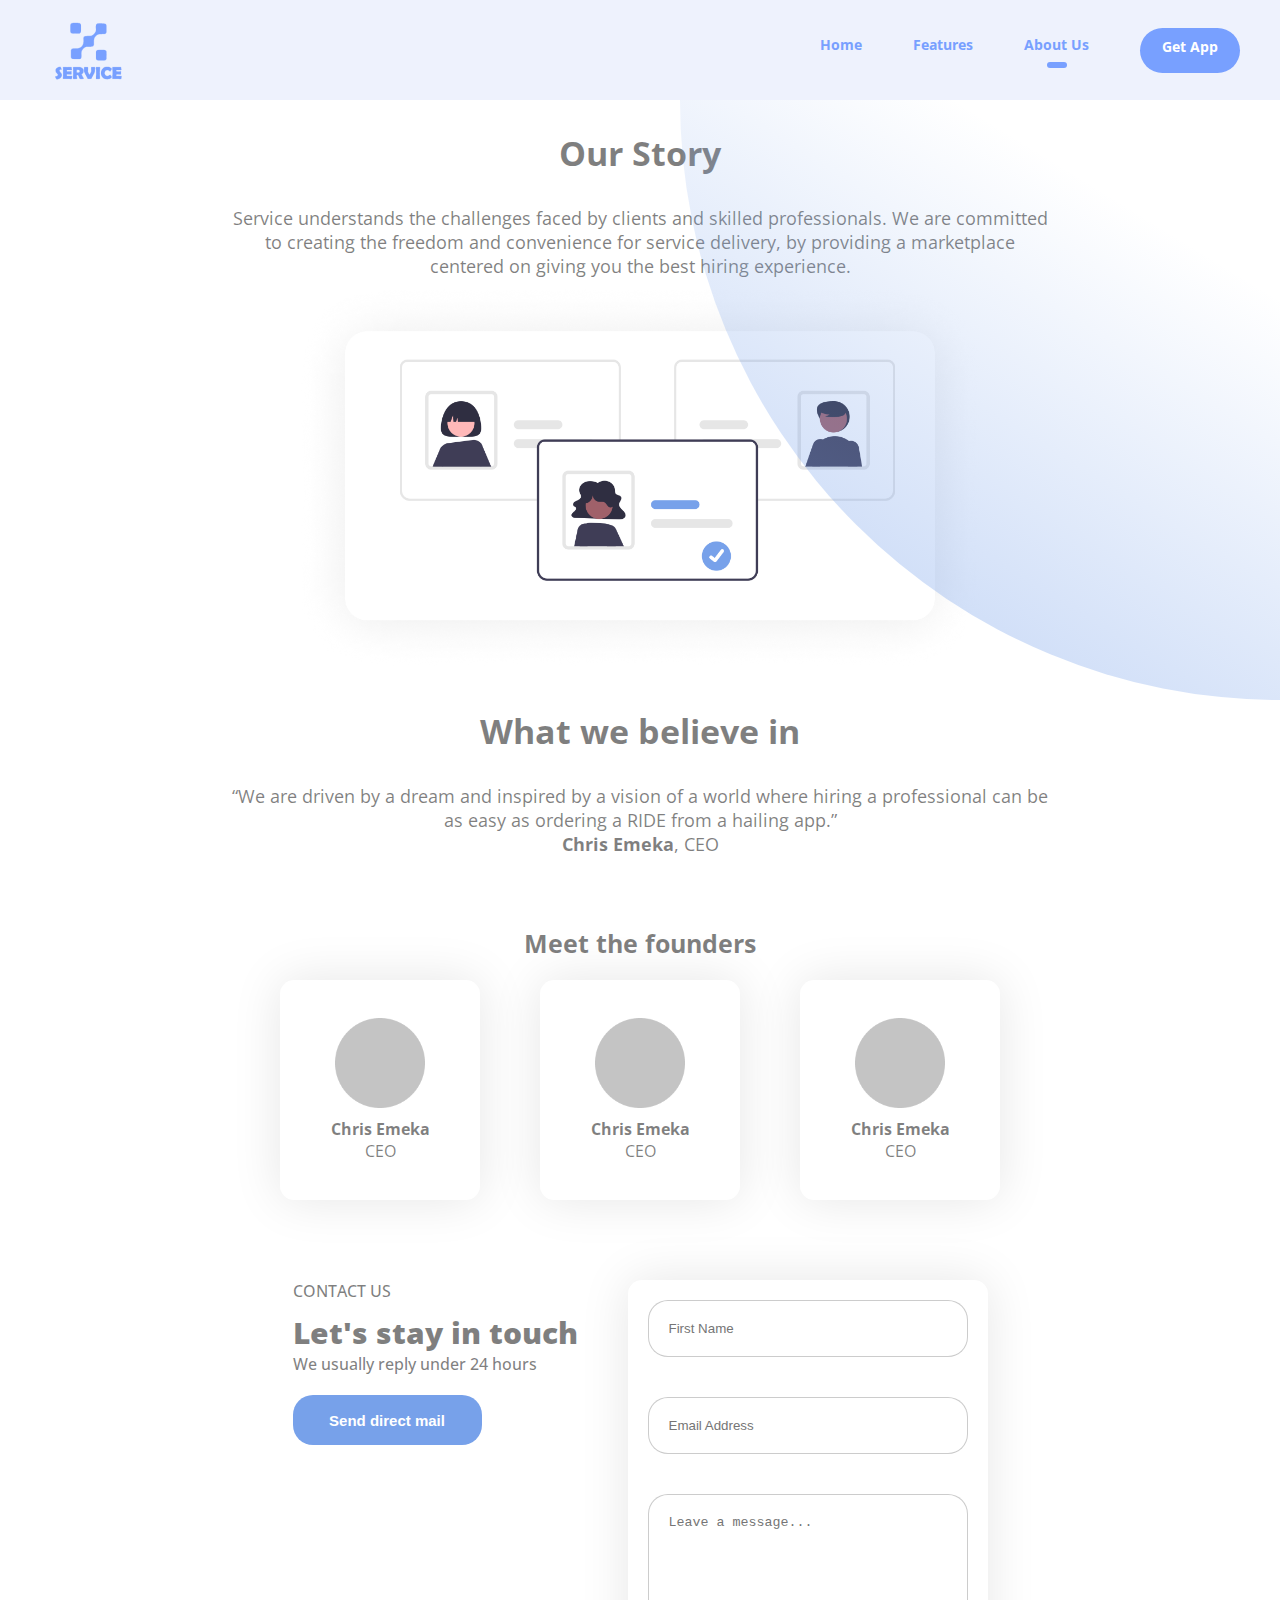
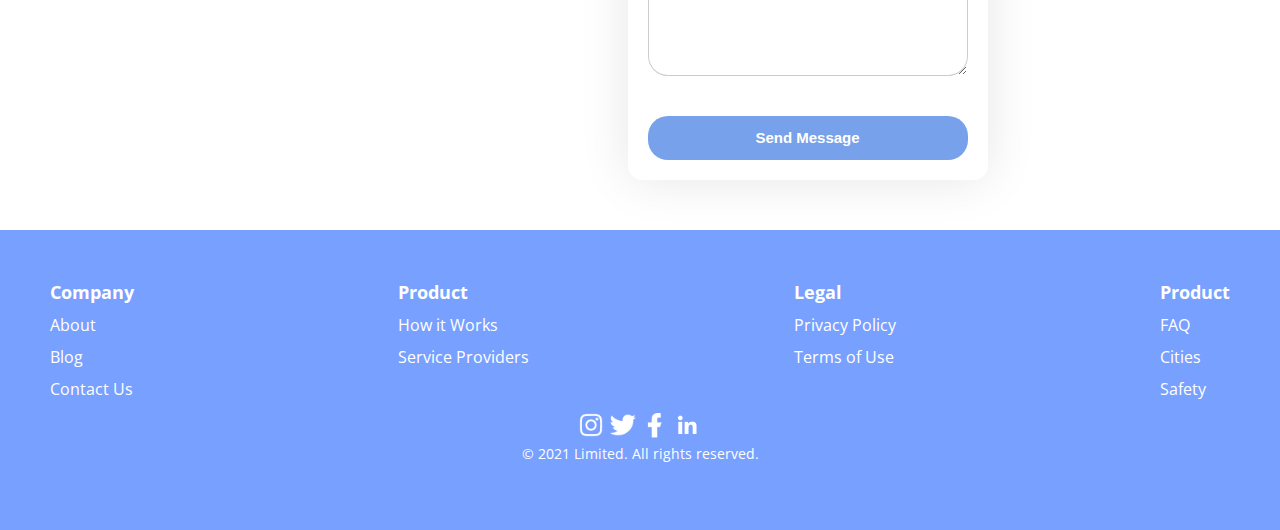
==== pages/about.html @ 4218f46e "update to about" ====
<!DOCTYPE html>
<html lang="en">
  <head>
    <meta charset="UTF-8" />
    <meta http-equiv="X-UA-Compatible" content="IE=edge" />
    <meta name="viewport" content="width=device-width, initial-scale=1.0" />
    <title>About</title>
    <link rel="stylesheet" href="../styles/styles.css" />
    <link rel="preconnect" href="https://fonts.googleapis.com" />
    <link rel="preconnect" href="https://fonts.gstatic.com" crossorigin />
    <link
      href="https://fonts.googleapis.com/css2?family=Open+Sans:wght@300;400;500&display=swap"
      rel="stylesheet"
    />
  </head>
  <body>
    <header id="features">
      <a style="flex: 1" href="../index.html">
        <img
          class="whiteLogo"
          src="../assets/images/Logo.png"
          alt="company-logo"
        />
      </a>
      <button id="menuButtonHome" onclick="showMenu()">
          <img src="../assets/images/MenuBlue.png" alt="Menu button">
      </button>
      <div id="homeLinks">
        <a href="../index.html">
          <p>Home</p>
        </a>
        <a href="./features.html">
            <p>Features</p>
        </a>
        <a href="./about.html">
            <p>About Us</p>
            <div class="blueActive"></div>
        </a>
        <a href="#">
          <p>Get App</p>
        </a>
      </div>
      <div class="homeLinksList">
        <button class="closeMenuBtn" onclick="closeMenu()">
          <img src="../assets/images/Cancel.png" alt="Close menu">
        </button>
        <a href="../index.html">
          <p>Home</p>
        </a>
        <a href="./features.html">
          <p>Features</p>
        </a>
        <a href="./about.html">
          <p>About Us</p>
        </a>
        <a href="#">
          <p>Get App</p>
        </a>
      </div>
    </header>

    <main id="About">
        <section class="explainHow">
          <div class="gradientDiv"></div>
            <h1>Our Story</h1>
            <p>Service understands the challenges faced by clients and skilled professionals. We are committed to creating the freedom and convenience for service delivery,
              by providing a marketplace centered on giving you the best hiring experience.
             </p>
             <p id="forMob">We are committed to creating the freedom and convenience for service delivery,
              by providing a marketplace centered on giving you the best hiring experience.</p>

            
                <img src="../assets/images/Mask Group.png" alt="story">
            
        </section>
        <section class="explainHow">
            <h1>What we believe in</h1>
            <p>“We are driven by a dream and inspired by a vision of a world where hiring
              a professional can be as easy as ordering a RIDE from a hailing app.”
             </p>
             <p><b>Chris Emeka</b>, CEO</p>
            
        </section>

        <section id="founders">
          <h1>Meet the founders</h1>
          <div id="foundersGroup">
            <div class="founderCard">
              <img src="../assets/images/Ellipse 18.png" alt="founder">
              <div>
                <p><b>Chris Emeka</b></p>
                <p>CEO</p>
              </div>
            </div>
            <div class="founderCard">
              <img src="../assets/images/Ellipse 18.png" alt="founder">
              <div>
                <p><b>Chris Emeka</b></p>
                <p>CEO</p>
              </div>
            </div>
            <div class="founderCard">
              <img src="../assets/images/Ellipse 18.png" alt="founder">
              <div>
                <p><b>Chris Emeka</b></p>
                <p>CEO</p>
              </div>
            </div>
          </div>
        </section>

        <section id="contactForm">
          <div id="userAction">
            <p>CONTACT US</p>
            <h2><b>Let's stay in touch</b></h2>
            <p>We usually reply under 24 hours</p>
            <button>Send direct mail</button>
          </div>
          <div id="cardForm">
            <input type="text" name="Name" placeholder="First Name" id="firstName">
            <input type="text" name="Email" placeholder="Email Address" id="lastName">
            <textarea name="comment" id="" cols="30" placeholder="Leave a message..."></textarea>
            <button>Send Message</button>
          </div>
        </section>
    </main>
    
    <footer>
      <div class="hyperLinks">
        <div>
          <h2>Company</h2>
          <a href="#">

              <p>About</p>
          </a>
          <a href="#">

              <p>Blog</p>
          </a>
          <a href="#">

              <p>Contact Us</p>
          </a>
        </div>
        <div>
          <h2>Product</h2>
          <a href="#">

              <p>How it Works</p>
          </a>
          <a href="#">

              <p>Service Providers</p>
          </a>
        </div>

        <div>
          <h2>Legal</h2>
          <a href="#">

              <p>Privacy Policy</p>
          </a>
          <a href="#">

              <p>Terms of Use</p>
          </a>
        </div>
        <div>
          <h2>Product</h2>
          <a href="#">

              <p>FAQ</p>
          </a>
          <a href="#">

              <p>Cities</p>
          </a>
          <a href="#">

              <p>Safety</p>
          </a>
        </div>
      </div>
      <div class="bottomFooter">
          <div class="socials">
              <a href="#">
                <img src="../assets/images/instagram1.png" alt="instagram">
              </a>
              <a href="#">
                <img src="../assets/images/twittr1.png" alt="twitter">
              </a>
              <a href="#">
                <img src="../assets/images/facebook1.png" alt="facebook">
              </a>
              <a href="#">
                <img src="../assets/images/linkedin1.png" alt="linkedin">
              </a>
          </div>
          <p>&copy; 2021 Limited. All rights reserved.</p>
      </div>
    </footer>
    <script src="../scripts/app.js"></script>
  </body>
</html>
---- styles/styles.css ----
@import url("https://fonts.googleapis.com/css2?family=Open+Sans:wght@300;400;500&display=swap");

* {
  margin: 0;
  padding: 0;
  box-sizing: border-box;
}

body {
  position: relative;
  font-family: "Open Sans", sans-serif;
}

/* Global styles */


div.store a img {
  width: 110px;
  height: 40px;
  margin-right: 30px;
}

.whiteActive {
  height: 6px;
  width: 20px;
  border-radius: 30px;
  background-color: #fff;
  margin: 0 auto;
}
.blueActive {
  height: 6px;
  width: 20px;
  border-radius: 30px;
  background-color: #78a0ff;
  margin: 0 auto;
}


/* ------------------- */

/* Header styles */
header#home {
  background-color: #78a0ff;
  width: 100%;
  height: 100px;
  padding: 40px;
  display: flex;
  flex-direction: row;
  align-items: center;
}

header#home button#menuButtonHome {
  display: none;
}

header#home div.homeLinksList {
  display: none;
}

header#home img.whiteLogo {
  width: 60px;
  height: 50px;
}

header#home div#homeLinks {
  display: flex;
  flex-direction: row;
  justify-content: space-between;
  width: 35%;
  align-items: center;
}

header#home div#homeLinks a {
  color: #fff;
  text-decoration: none;
  font-weight: bold;
  font-size: 14px;
  height: 30px;
}

header#home div#homeLinks a p {
  margin-bottom: 8px;
}

header#home div#homeLinks a:nth-child(4) {
  background-color: #fff;
  color: #78a0ff;
  width: 100px;
  height: 45px;
  text-align: center;
  display: flex;
  align-items: center;
  justify-content: center;
  border-radius: 50px;
}

.sticky {
  position: fixed;
  top: 0;
  width: 100%;
  z-index: 1;
}

.sticky + .content {
  padding-top: 102px;
}
/* --------------------------------------------------------- */


/* feature and about Header styles */
header#features {
  background-color: #eef2fd;
  width: 100%;
  height: 100px;
  padding: 40px;
  display: flex;
  flex-direction: row;
  align-items: center;
  z-index: 1;
}

header#features button#menuButtonHome {
  display: none;
}

header#features div.homeLinksList {
  display: none;
}

header#home img.whiteLogo {
  width: 60px;
  height: 50px;
}

header#features div#homeLinks {
  display: flex;
  flex-direction: row;
  justify-content: space-between;
  width: 35%;
  align-items: center;
}

header#features div#homeLinks a {
  color: #78a0ff;
  text-decoration: none;
  font-weight: bold;
  font-size: 14px;
  height: 30px;
}

header#features div#homeLinks a p {
  margin-bottom: 8px;
}

header#features div#homeLinks a:nth-child(4) {
  background-color: #78a0ff;
  color: #fff;
  width: 100px;
  height: 45px;
  text-align: center;
  display: flex;
  align-items: center;
  justify-content: center;
  border-radius: 50px;
}

.sticky {
  position: fixed;
  top: 0;
  width: 100%;
  z-index: 1;
}

.sticky + .content {
  padding-top: 102px;
}

/* Body */
main#featuresMain section.explainHow {
  text-align: center;
  margin-top: 40px;
  display: flex;
  flex-direction: column;
  align-items: center;
}

main#featuresMain section.explainHow h1 {
  color: rgba(0, 0, 0, 0.5);
  font-size: 34px;
  font-weight: bold;
}

main#featuresMain section.explainHow p {
  color: rgba(0, 0, 0, 0.5);
  font-size: 18px;
  width: 64%;
}
main#featuresMain section.explainHow p:nth-child(3) {
  color: rgba(0, 0, 0, 0.5);
  font-size: 18px;
  width: 64%;
  margin: 5px auto;
  font-weight: bold;
}
main#featuresMain section#details {
  display: grid;
  grid-template-columns: 1fr 1fr;
}

main#featuresMain section#details div#numbers {
  display: flex;
  flex-direction: column;
  padding-left: 80px;
  text-align: center;
  margin-top: 30px;
}
main#featuresMain section#details div#numbers div {
  margin: 80px 0px 20px 0px;
  display: flex;
  flex-direction: column;
  align-items: center;
  justify-content: center;
}
main#featuresMain section#details div#numbers div p {
  width: 60%;
  color: rgba(0, 0, 0, 0.5);
  font-size: 15px;
  margin-top: 10px;
}
main#featuresMain section#details div#numbers img {
  width: 50px;
  height: 50px;
}

main#featuresMain section#details div#phoneDiv img {
  width: auto;
  height: 43em;
}

main#featuresMain section#forArt {
  background: url("../assets/images/Ellipse\ 4.png") no-repeat;
  background-position: center;
  width: auto;
  height: 80em;
  margin-bottom: 0;
}

main#featuresMain section#forArt div#section {
  display: grid;
  align-content: center;
  grid-template-columns: 1fr 1fr;
  margin-top: 3em;
}

main#featuresMain section#forArt div.forArtInfo {
  display: flex;
  flex-direction: row-reverse;
  text-align: center;
  justify-content: center;
  align-items: center;
  color: rgba(0, 0, 0, 0.5);
  font-size: 15px;
  gap: 40px;
}
main#featuresMain section#forArt div.forArtInfo:nth-child(2),
main#featuresMain section#forArt div.forArtInfo:nth-child(4) {
  flex-direction: row;
}

main#featuresMain section#forArt div.forArtInfo div {
  display: flex;
  flex-direction: column;
  align-items: center;
}

main#featuresMain section#forArt div.forArtInfo div p {
  width: 66%;
}

main#featuresMain section#forArt button.getApp {
  margin: 15px auto;
  width: 150px;
  border-radius: 20px;
  height: 70px;
  background: none;
  color: #fff;
  outline: none;
  border: none;
  cursor: pointer;
  font-weight: bold;
  font-size: 14px;
  background-color: #78a0ff;
  display: flex;
  align-items: center;
  justify-content: center;
  align-self: center;
  justify-self: center;
}
/* ------------------------ */

/* About page */
main#About section.explainHow {
  text-align: center;
  display: flex;
  flex-direction: column;
  align-items: center;
  background: url();
  /* background-size: cover; */
  background-position: center;
  width: 100%;
 
  border-radius: 50px;
  position: relative;

}

main#About section.explainHow img {
  width: 700px;
  height: 400px;
}

div.gradientDiv {
  background: linear-gradient(31.57deg, #77A1EA 1.13%, rgba(119, 161, 234, 0) 79.46%);
  background-position: center;
  width: 600px;
  height: 600px;
  position: absolute;
  opacity: .5;
  border-radius: 0 0 0 600px;
  right: 0;

}

main#About section.explainHow h1 {
  color: rgba(0, 0, 0, 0.5);
  font-size: 34px;
  font-weight: bold;
  padding: 30px;
}

main#About section.explainHow p {
  color: rgba(0, 0, 0, 0.5);
  font-size: 18px;
  width: 64%;
}
main#About section.explainHow p#forMob {
  display: none;
}

main#About section#founders {
  display: flex;
  flex-direction: column;
  justify-content: center;
  align-items: center;
  margin-top: 70px;
  margin-bottom: 70px;
}
main#About section#founders h1 {
  color: rgba(0, 0, 0, 0.5);
  font-size: 25px;
  font-weight: bold;
  margin-bottom: 20px;
}
main#About section#founders div#foundersGroup {
  display: grid;
  grid-template-columns: 1fr 1fr 1fr;
  gap: 60px;
  text-align: center;
  color: rgba(0, 0, 0, 0.5);
}
main#About section#founders div#foundersGroup div.founderCard {
  background-color: #fff;
  box-shadow: 0px 0px 50px 0px rgba(0, 0, 0, 0.1);
  width: 200px;
  height: 220px;
  display: flex;
  flex-direction: column;
  justify-content: center;
  align-items: center;
  border-radius: 14px;
}
main#About section#founders div#foundersGroup div.founderCard img {
  width: 90px;
  height: 90px;
  margin-bottom: 10px;
}

main#About section#contactForm {
  display: flex;
  flex-direction: row;
  padding: 10px;
  justify-content: center;
  gap: 20px;
  margin-top: 40px;
  margin-bottom: 40px;
}
main#About section#contactForm div#userAction {
  width: 25%;
  color: rgba(0, 0, 0, 0.5);
}
main#About section#contactForm div#userAction button {
  background: none;
  border: none;
  width: 60%;
  height: 50px;
  color: #fff;
  background-color: #77A1EA;
  border-radius: 20px;
  font-weight: bold;
  font-size: 15px;
  margin-top: 20px;
}
main#About section#contactForm div#userAction p{
  font-size: 16px;
  font-weight: 500;
}

main#About section#contactForm div#userAction h2{
  font-size: 30px;
  margin-top: 10px;
}

main#About section#contactForm div#cardForm {
  display: flex;
  flex-direction: column;
  gap: 40px;
  background-color: #fff;
  box-shadow: 0px 0px 50px 0px rgba(0, 0, 0, 0.1);
  width: 360px;
  height: 500px;
  justify-content: center;
  border-radius: 14px;
  padding: 20px;
}
main#About section#contactForm div#cardForm input {
  border: none;
  outline: none;
  border: 1px solid rgba(0, 0, 0, 0.2);
  padding: 20px;
  border-radius: 20px;
}
main#About section#contactForm div#cardForm textarea {
  border: none;
  outline: none;
  border: 1px solid rgba(0, 0, 0, 0.2);
  padding: 20px;
  border-radius: 20px;
  height: 200px;
  width: 100%;
}
main#About section#contactForm div#cardForm button {
  background: none;
  border: none;
  width: 100%;
  height: 50px;
  color: #fff;
  background-color: #77A1EA;
  border-radius: 20px;
  font-weight: bold;
  font-size: 15px;
}
/* ---------------------- */
/* --------------------------------------------------------- */

/* Body of the page */
main section#firstSection {
  background: url("../assets/images/HomeFirstVector.png") no-repeat;
  background-position: center;
  width: 100%;
  height: 890px;
  background-size: cover;
  position: relative;
  display: flex;
  padding: 30px;
  flex-direction: row;
  justify-content: space-between;
}

main section#firstSection div#textDiv {
  margin-top: 90px;
  margin-right: 100px;
  width: 60%;
}
main section#firstSection div#textDiv p {
  color: #fff;
}
main section#firstSection div#textDiv p:nth-child(1) {
  font-size: 2em;
  font-weight: bold;
}
main section#firstSection div#textDiv p:nth-child(2) {
  font-size: 30px;
  font-weight: 400;
  margin-bottom: 10px;
}
main section#firstSection div#textDiv p:nth-child(3) {
  font-size: 18px;
  font-weight: 400;
  margin-bottom: 30px;
}
main section#firstSection div#imageDiv {
  width: 59%;
}
main section#firstSection div#imageDiv img#firstPhones {
  width: 780px;
  height: 730px;
}

main section#secondSection {
  margin: 10px auto;
  text-align: center;
  width: 100%;
}

main section#secondSection p:nth-child(1) {
  font-size: 35px;
  font-weight: bold;
  color: rgba(0, 0, 0, 0.5);
}

main section#secondSection p:nth-child(2) {
  padding: 30px;
  font-size: 20px;
  font-weight: 400;
  color: rgba(0, 0, 0, 0.5);
  width: 50%;
  text-align: center;
  margin: 0 auto;
}

main section#thirdSection {
  background: url("../assets/images/deskThirdSec.png") no-repeat;
  background-position: center;
  width: 100%;
  height: 90em;
  background-size: cover;
  position: relative;
  display: flex;
  flex-direction: column;
}

main section#thirdSection div#thirdSecImgContainer {
  display: flex;
  flex-direction: row;
  justify-content: space-between;
  padding: 20px;
  align-items: center;
  width: 95%;
  margin-bottom: 12em;
}

main section#thirdSection div#thirdSecImgContainer div {
  text-align: center;
}

main section#thirdSection div#thirdSecImgContainer div img {
  width: 280px;
  height: 250px;
}

main section#thirdSection div#thirdSecImgContainer div p {
  color: rgba(64, 64, 64, 0.75);
  font-size: 16px;
  width: 54.2%;
  margin: 0 auto;
}

main section#thirdSection div#thirdSecTxtContainer {
  margin: 30px auto;
  text-align: center;
  width: 100%;
}

main section#thirdSection div#thirdSecTxtContainer p:nth-child(1) {
  font-size: 35px;
  font-weight: bold;
  color: rgba(0, 0, 0, 0.5);
}

main section#thirdSection div#thirdSecTxtContainer p:nth-child(2) {
  padding: 30px;
  font-size: 17px;
  font-weight: 400;
  color: rgba(0, 0, 0, 0.5);
  width: 53%;
  text-align: center;
  margin: 0 auto;
}

main section#thirdSection div#lastDiv {
  margin: 20px auto;
}
main section#thirdSection div#lastDiv img {
  width: 70em;
  height: 600px;
  margin-bottom: 80px;
}
main#featuresMain img#mob {
  display: none;
}
/* ------------------------ */

/* Footer */
footer {
  background-color: #78a0ff;
  width: 100%;
  height: 300px;
  padding: 50px;
}

footer div.hyperLinks {
  display: flex;
  flex-direction: row;
  justify-content: space-between;
}

footer div.hyperLinks div h2 {
  color: #fff;
  font-size: 18px;
  margin-bottom: 10px;
}

footer div.hyperLinks div a {
  text-decoration: none;
  color: #fff;
  margin-bottom: 10px;
  display: block;
}

footer div.bottomFooter {
  color: #fff;
  display: flex;
  width: 100%;
  flex-direction: column;
  justify-content: center;
  align-items: center;
  font-size: 14px;
}

footer div.bottomFooter div.socials {
  display: flex;
  flex-direction: row;
  justify-content: center;
  align-items: center;
}

footer div.bottomFooter div.socials a {
  text-decoration: none;
  margin-right: 2px;
}

footer div.bottomFooter div.socials a img {
  width: 30px;
  height: 30px;
}
/* --------------- */

/* media query for screens below 720px */
@media screen and (max-width: 720px) {
  /* header */
  header#home div#homeLinks {
    display: none;
  }
  header#home button#menuButtonHome {
    display: flex;
    border: none;
    outline: none;
    background: none;
    cursor: pointer;
  }
  header#home button#menuButtonHome img {
    width: 50px;
    height: 35px;
  }
  header#home div.homeLinksList {
    position: absolute;
    top: 0;
    background-color: #eef2fd;
    height: 100vh;
    width: 100%;
    z-index: 1;
    flex-direction: column;
    align-items: center;
    padding: 20px;
    left: 0;
    bottom: 0;
  }

  header#home div.homeLinksList a {
    color: #78a0ff;
    text-decoration: none;
    font-weight: bold;
    font-size: 14px;
    margin: 40px 0;
  }

  header#home div.homeLinksList a:nth-child(5) {
    background-color: #78a0ff;
    color: #fff;
    width: 100px;
    height: 50px;
    text-align: center;
    display: flex;
    align-items: center;
    justify-content: center;
    border-radius: 50px;
  }

  header#home div.homeLinksList button.closeMenuBtn {
    outline: none;
    background: none;
    border: none;
    cursor: pointer;
    align-self: flex-end;
  }
  .showMenu {
    display: flex;
  }
  /* ---------------------- */

  /* first section */
  main section#firstSection {
    background: url("../assets/images/firstSecMob.png") no-repeat;
    flex-direction: column;
    background-position: center;
    width: 100%;
    height: 890px;
    background-size: cover;
  }
  main section#firstSection div#textDiv {
    text-align: center;
    width: 100%;
  }
  main section#firstSection div#imageDiv {
    width: 100%;
    margin-top: 50px;
  }
  main section#firstSection div#imageDiv img#firstPhones {
    width: 100%;
    height: 370px;
  }
  /* -------------- */

  /* second section */
  main section#secondSection {
    margin: 10px auto;
    text-align: center;
    width: 100%;
  }

  main section#secondSection p:nth-child(1) {
    font-size: 28px;
    font-weight: bold;
    color: rgba(0, 0, 0, 0.5);
  }

  main section#secondSection p:nth-child(2) {
    padding: 30px;
    font-size: 18px;
    font-weight: 400;
    color: rgba(0, 0, 0, 0.5);
    width: 100%;
    text-align: center;
    margin: 0 auto;
  }
  /* ------------- */

  /* Third section */
  main section#thirdSection {
    background: url("../assets/images/thirdSecMob.png") no-repeat;
    background-position: center;
    width: 100%;
    height: 90em;
    background-size: cover;
    position: relative;
    display: flex;
    flex-direction: column;
    margin-bottom: 40em;
  }

  main section#thirdSection div#thirdSecImgContainer {
    display: flex;
    flex-direction: column;
    justify-content: space-between;
    align-items: center;
    width: 95%;
    margin-bottom: 3em;
    margin-top: 20em;
  }

  main section#thirdSection div#thirdSecImgContainer div {
    text-align: center;
    margin-bottom: 70px;
  }

  main section#thirdSection div#thirdSecImgContainer div img {
    width: 200px;
    height: 170px;
  }

  main section#thirdSection div#thirdSecImgContainer div p {
    color: rgba(64, 64, 64, 0.75);
    font-size: 14px;
    width: 80%;
    margin: 0 auto;
  }

  main section#thirdSection div#thirdSecTxtContainer {
    margin: 30px auto;
    text-align: center;
    width: 100%;
    margin-top: 6em;
  }

  main section#thirdSection div#thirdSecTxtContainer p:nth-child(1) {
    font-size: 30px;
    font-weight: bold;
    color: rgba(0, 0, 0, 0.5);
  }

  main section#thirdSection div#thirdSecTxtContainer p:nth-child(2) {
    padding: 30px;
    font-size: 15px;
    font-weight: 400;
    color: rgba(0, 0, 0, 0.5);
    width: 100%;
    text-align: center;
    margin: 0 auto;
  }

  main section#thirdSection div#lastDiv {
    width: 100%;
  }
  main section#thirdSection div#lastDiv img {
    width: 100%;
    height: 300px;

  }
  /* ------------- */

  /* Footer */
  footer {
    background-color: #78a0ff;
    width: 100%;
    height: 500px;
    padding: 50px;
  }

  footer div.hyperLinks {
    display: grid;
    margin: 20px auto;
    grid-template-columns: 2fr 1fr;
    row-gap: 20px;
    justify-content: space-between;
  }
  /* Global styles */
  div.store {
    display: flex;
    justify-content: center;
    align-items: center;
    width: 100%;
  }

  div.store a img {
    width: 150px;
    height: 50px;
    margin-right: 30px;
  }
  /* ------------------- */
  /* ----------- */

  /* features */
  header#features div#homeLinks {
    display: none;
  }
  header#features button#menuButtonHome {
    display: flex;
    border: none;
    outline: none;
    background: none;
    cursor: pointer;
  }
  header#features button#menuButtonHome img {
    width: 50px;
    height: 35px;
  }
  header#features div.homeLinksList {
    position: absolute;
    top: 0;
    background-color: #eef2fd;
    height: 98vh;
    width: 100%;
    z-index: 1;
    flex-direction: column;
    align-items: center;
    padding: 20px;
    left: 0;
  }

  header#features div.homeLinksList a {
    color: #78a0ff;
    text-decoration: none;
    font-weight: bold;
    font-size: 14px;
    margin: 40px 0;
  }

  header#features div.homeLinksList a:nth-child(5) {
    background-color: #78a0ff;
    color: #fff;
    width: 100px;
    height: 50px;
    text-align: center;
    display: flex;
    align-items: center;
    justify-content: center;
    border-radius: 50px;
  }

  header#features div.homeLinksList button.closeMenuBtn {
    outline: none;
    background: none;
    border: none;
    cursor: pointer;
    align-self: flex-end;
  }
  .showMenu {
    display: flex;
  }

  main#featuresMain section.explainHow {
    text-align: center;
    margin-top: 40px;
    display: flex;
    flex-direction: column;
    align-items: center;
  }

  main#featuresMain section.explainHow h1 {
    color: rgba(0, 0, 0, 0.5);
    font-size: 20px;
    font-weight: bold;
  }

  main#featuresMain section.explainHow p {
    color: rgba(0, 0, 0, 0.5);
    font-size: 14px;
    width: 64%;
    margin-bottom: 10px;
  }
  main#featuresMain section.explainHow p:nth-child(3) {
    color: rgba(0, 0, 0, 0.5);
    font-size: 14px;
    width: 64%;
    margin: 5px auto;
    font-weight: bold;
  }
  main#featuresMain section#details {
    display: flex;
    flex-direction: column-reverse;
    overflow-x: scroll;
  }

  main#featuresMain section#details div#numbers {
    display: flex;
    flex-direction: row;
    padding-left: 40px;
    text-align: left;
    margin-top: 30px;
  }
  main#featuresMain section#details div#numbers div {
    margin: 10px 0px 20px 0px;
    display: flex;
    flex-direction: column;
    align-items: flex-start;
    justify-content: left;
  }
  main#featuresMain section#details div#numbers div p {
    width: 80%;
    color: rgba(0, 0, 0, 0.5);
    font-size: 13px;
    margin-top: 10px;
  }
  main#featuresMain section#details div#numbers img {
    width: 40px;
    height: 40px;
  }

  main#featuresMain section#details div#phoneDiv img#des {
    width: 100%;
    height: 25em;
    display: none;
  }
  main#featuresMain img#mob {
    width: 100%;
    height: 35em;
    display: flex;
  }

  main#featuresMain section#forArt {
    background: url("../assets/images/Ellipse\ 4.png") no-repeat;
    background-position: center;
    width: auto;
    height: 80em;
    margin-bottom: 0;
  }

  main#featuresMain section#forArt div#section {
    display: flex;
    flex-direction: row;
    align-content: center;
    margin-top: 3em;
    overflow-x: scroll;
  }

  main#featuresMain section#forArt div.forArtInfo {
    display: flex;
    flex-direction: column;
    text-align: center;
    justify-content: center;
    align-items: center;
    color: rgba(0, 0, 0, 0.5);
    font-size: 15px;
    gap: 40px;
  }
  main#featuresMain section#forArt div.forArtInfo:nth-child(2),
  main#featuresMain section#forArt div.forArtInfo:nth-child(4) {
    flex-direction: column;
  }

  main#featuresMain section#forArt div.forArtInfo div {
    display: flex;
    flex-direction: column;
    align-items: center;
  }

  main#featuresMain section#forArt div.forArtInfo div p {
    width: 66%;
  }
  /* -------------------- */
  /* About page */
main#About section.explainHow {
  text-align: center;
  display: flex;
  flex-direction: column;
  align-items: center;
  background: url();
  /* background-size: cover; */
  background-position: center;
  width: 100%;
 
  border-radius: 50px;
  position: relative;

}

main#About section.explainHow img {
  width: 100%;
  height: 300px;
}

div.gradientDiv {
  background: linear-gradient(31.57deg, #77A1EA 1.13%, rgba(119, 161, 234, 0) 79.46%);
  background-position: center;
  width: 400px;
  height: 400px;
  position: absolute;
  opacity: .5;
  border-radius: 0 0 0 400px;
  right: 0;
  z-index: 0;
}

main#About section.explainHow h1 {
  color: rgba(0, 0, 0, 0.5);
  font-size: 34px;
  font-weight: bold;
  padding: 30px;
}

main#About section.explainHow p {
  color: rgba(0, 0, 0, 0.5);
  font-size: 18px;
  width: 70%;
}
main#About section.explainHow p#forMob {
  display: none;
}

main#About section#founders {
  display: flex;
  flex-direction: column;
  justify-content: center;
  align-items: center;
  margin-top: 70px;
  margin-bottom: 70px;
}
main#About section#founders h1 {
  color: rgba(0, 0, 0, 0.5);
  font-size: 25px;
  font-weight: bold;
  margin-bottom: 20px;
}
main#About section#founders div#foundersGroup {
  display: grid;
  grid-template-columns: 1fr;
  gap: 60px;
  text-align: center;
  color: rgba(0, 0, 0, 0.5);
}
main#About section#founders div#foundersGroup div.founderCard {
  background-color: #fff;
  box-shadow: 0px 0px 50px 0px rgba(0, 0, 0, 0.1);
  width: 200px;
  height: 220px;
  display: flex;
  flex-direction: column;
  justify-content: center;
  align-items: center;
  border-radius: 14px;
}
main#About section#founders div#foundersGroup div.founderCard img {
  width: 90px;
  height: 90px;
  margin-bottom: 10px;
}

main#About section#contactForm {
  display: flex;
  flex-direction: column;
  padding: 10px;
  align-items: center;
  gap: 20px;
  margin-top: 40px;
  margin-bottom: 40px;
}
main#About section#contactForm div#userAction {
  width: 100%;
  color: rgba(0, 0, 0, 0.5);
  text-align: center;
}
main#About section#contactForm div#userAction button {
  background: none;
  border: none;
  width: 60%;
  height: 50px;
  color: #fff;
  background-color: #77A1EA;
  border-radius: 20px;
  font-weight: bold;
  font-size: 15px;
  margin-top: 20px;
}
main#About section#contactForm div#userAction p{
  font-size: 16px;
  font-weight: 500;
}

main#About section#contactForm div#userAction h2{
  font-size: 30px;
  margin-top: 10px;
}

main#About section#contactForm div#cardForm {
  display: flex;
  flex-direction: column;
  gap: 40px;
  background-color: #fff;
  box-shadow: 0px 0px 50px 0px rgba(0, 0, 0, 0.1);
  width: 360px;
  height: 500px;
  justify-content: center;
  border-radius: 14px;
  padding: 20px;
}
main#About section#contactForm div#cardForm input {
  border: none;
  outline: none;
  border: 1px solid rgba(0, 0, 0, 0.2);
  padding: 20px;
  border-radius: 20px;
}
main#About section#contactForm div#cardForm textarea {
  border: none;
  outline: none;
  border: 1px solid rgba(0, 0, 0, 0.2);
  padding: 20px;
  border-radius: 20px;
  height: 200px;
  width: 100%;
}
main#About section#contactForm div#cardForm button {
  background: none;
  border: none;
  width: 100%;
  height: 50px;
  color: #fff;
  background-color: #77A1EA;
  border-radius: 20px;
  font-weight: bold;
  font-size: 15px;
}
/* ---------------------- */
}
/* -------- */
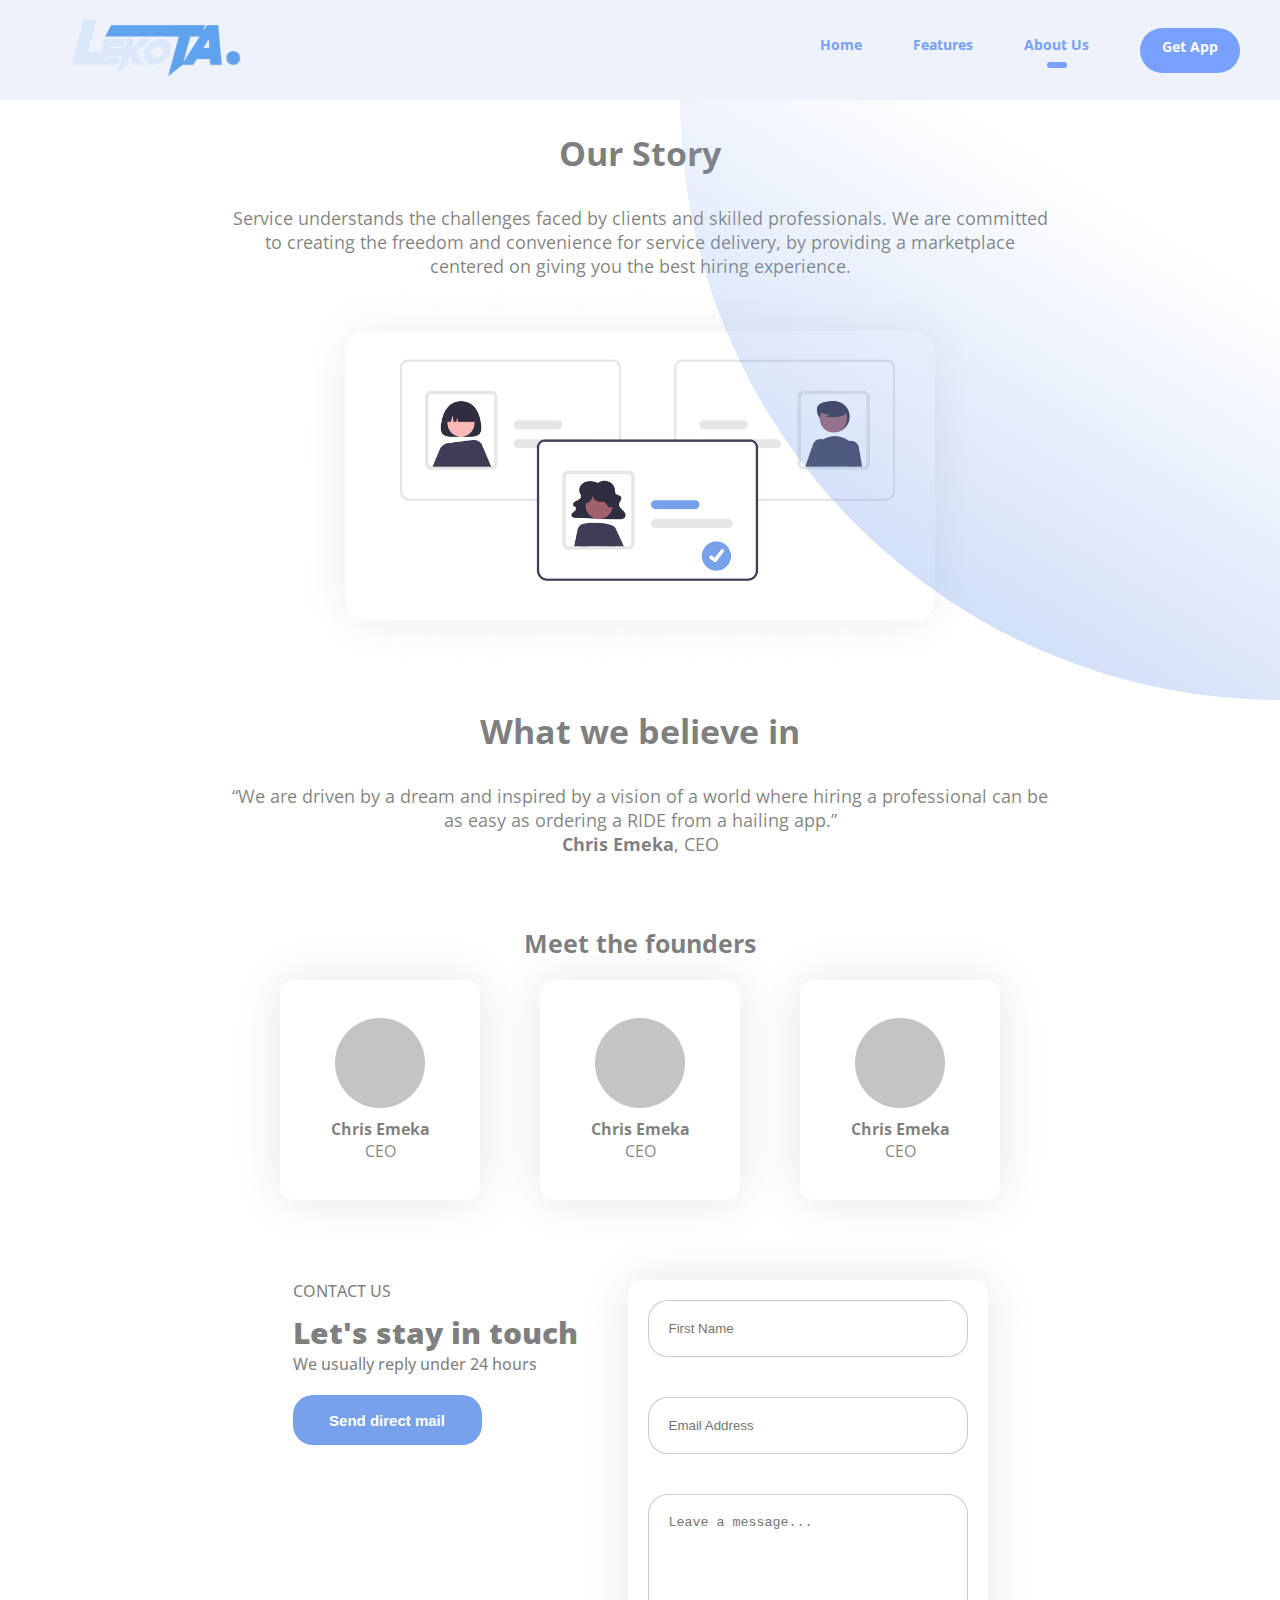
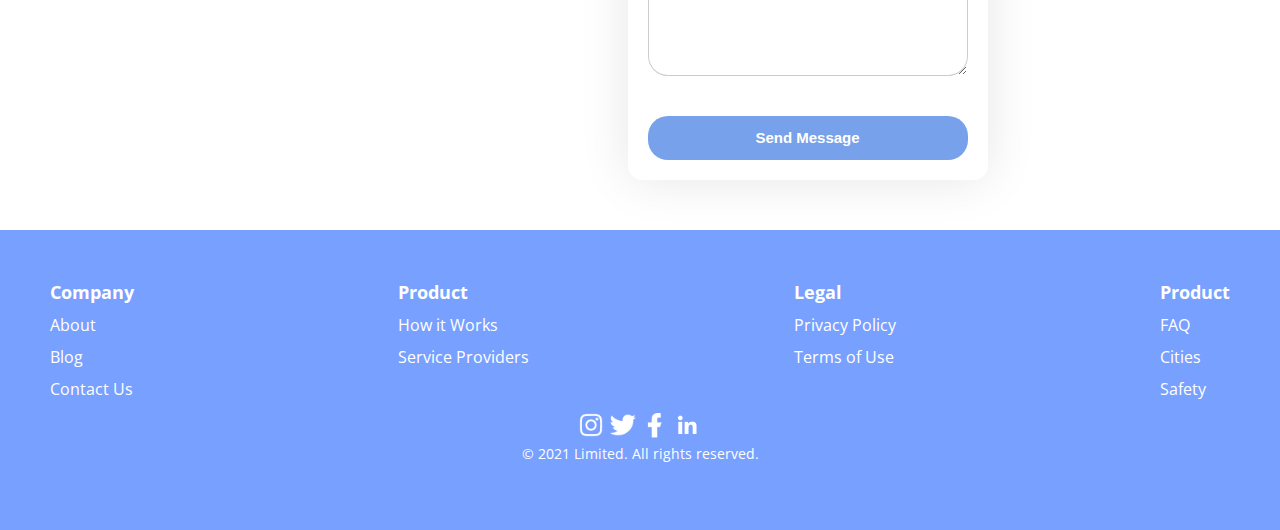
==== commit e77f292b: "fixes for the three pages" ====
--- a/pages/about.html
+++ b/pages/about.html
@@ -15,10 +15,10 @@
   </head>
   <body>
     <header id="features">
-      <a style="flex: 1" href="../index.html">
+      <a style="flex: 1" href="/">
         <img
           class="whiteLogo"
-          src="../assets/images/Logo.png"
+          src="../assets/images/LekotaBB 1.png"
           alt="company-logo"
         />
       </a>
@@ -26,7 +26,7 @@
           <img src="../assets/images/MenuBlue.png" alt="Menu button">
       </button>
       <div id="homeLinks">
-        <a href="../index.html">
+        <a href="/">
           <p>Home</p>
         </a>
         <a href="./features.html">
@@ -44,7 +44,7 @@
         <button class="closeMenuBtn" onclick="closeMenu()">
           <img src="../assets/images/Cancel.png" alt="Close menu">
         </button>
-        <a href="../index.html">
+        <a href="/">
           <p>Home</p>
         </a>
         <a href="./features.html">
--- a/styles/styles.css
+++ b/styles/styles.css
@@ -13,11 +13,9 @@
 
 /* Global styles */
 
-
 div.store a img {
   width: 110px;
   height: 40px;
-  margin-right: 30px;
 }
 
 .whiteActive {
@@ -35,6 +33,13 @@
   margin: 0 auto;
 }
 
+button:active,
+a:active,
+a:focus,
+button:focus {
+  border: none;
+  outline: none;
+}
 
 /* ------------------- */
 
@@ -57,9 +62,9 @@
   display: none;
 }
 
-header#home img.whiteLogo {
-  width: 60px;
-  height: 50px;
+header#home a img.whiteLogo {
+  width: 230px;
+  height: 170px;
 }
 
 header#home div#homeLinks {
@@ -106,7 +111,6 @@
 }
 /* --------------------------------------------------------- */
 
-
 /* feature and about Header styles */
 header#features {
   background-color: #eef2fd;
@@ -127,9 +131,9 @@
   display: none;
 }
 
-header#home img.whiteLogo {
-  width: 60px;
-  height: 50px;
+header#features a img.whiteLogo {
+  width: 230px;
+  height: 170px;
 }
 
 header#features div#homeLinks {
@@ -169,6 +173,7 @@
   top: 0;
   width: 100%;
   z-index: 1;
+  transition: all ease 3s;
 }
 
 .sticky + .content {
@@ -308,10 +313,9 @@
   /* background-size: cover; */
   background-position: center;
   width: 100%;
- 
+
   border-radius: 50px;
   position: relative;
-
 }
 
 main#About section.explainHow img {
@@ -320,15 +324,18 @@
 }
 
 div.gradientDiv {
-  background: linear-gradient(31.57deg, #77A1EA 1.13%, rgba(119, 161, 234, 0) 79.46%);
+  background: linear-gradient(
+    31.57deg,
+    #77a1ea 1.13%,
+    rgba(119, 161, 234, 0) 79.46%
+  );
   background-position: center;
   width: 600px;
   height: 600px;
   position: absolute;
-  opacity: .5;
+  opacity: 0.5;
   border-radius: 0 0 0 600px;
   right: 0;
-
 }
 
 main#About section.explainHow h1 {
@@ -404,18 +411,18 @@
   width: 60%;
   height: 50px;
   color: #fff;
-  background-color: #77A1EA;
+  background-color: #77a1ea;
   border-radius: 20px;
   font-weight: bold;
   font-size: 15px;
   margin-top: 20px;
 }
-main#About section#contactForm div#userAction p{
+main#About section#contactForm div#userAction p {
   font-size: 16px;
   font-weight: 500;
 }
 
-main#About section#contactForm div#userAction h2{
+main#About section#contactForm div#userAction h2 {
   font-size: 30px;
   margin-top: 10px;
 }
@@ -454,7 +461,7 @@
   width: 100%;
   height: 50px;
   color: #fff;
-  background-color: #77A1EA;
+  background-color: #77a1ea;
   border-radius: 20px;
   font-weight: bold;
   font-size: 15px;
@@ -470,16 +477,16 @@
   height: 890px;
   background-size: cover;
   position: relative;
-  display: flex;
-  padding: 30px;
+  display: grid;
+  grid-template-columns: 2fr 1fr;
+  padding: 20px;
   flex-direction: row;
-  justify-content: space-between;
 }
 
 main section#firstSection div#textDiv {
   margin-top: 90px;
   margin-right: 100px;
-  width: 60%;
+  width: 400px;
 }
 main section#firstSection div#textDiv p {
   color: #fff;
@@ -498,12 +505,31 @@
   font-weight: 400;
   margin-bottom: 30px;
 }
-main section#firstSection div#imageDiv {
-  width: 59%;
-}
+
 main section#firstSection div#imageDiv img#firstPhones {
-  width: 780px;
-  height: 730px;
+  width: auto;
+  height: 650px;
+}
+main section#firstSection div#imageDiv img#firstPhonesMob {
+  display: none;
+}
+
+main div#bottomStore {
+  width: 100%;
+  display: flex;
+  align-items: center;
+  justify-content: center;
+  padding: 0;
+  margin: 0;
+}
+
+main div#bottomStore a {
+  margin: 10px;
+  padding: 0;
+}
+main div#bottomStore a {
+  margin: 20px;
+  padding: 0;
 }
 
 main section#secondSection {
@@ -658,6 +684,9 @@
 /* media query for screens below 720px */
 @media screen and (max-width: 720px) {
   /* header */
+  header#home {
+    padding: 10px;
+  }
   header#home div#homeLinks {
     display: none;
   }
@@ -721,23 +750,61 @@
   /* first section */
   main section#firstSection {
     background: url("../assets/images/firstSecMob.png") no-repeat;
-    flex-direction: column;
+    display: grid;
+    grid-template-columns: 1fr;
     background-position: center;
     width: 100%;
     height: 890px;
     background-size: cover;
+    padding: 0;
   }
   main section#firstSection div#textDiv {
     text-align: center;
     width: 100%;
+    margin: 70px auto;
+  }
+  main section#firstSection div#textDiv p:nth-child(1) {
+    font-size: 1.7em;
+    font-weight: bold;
+  }
+  main section#firstSection div#textDiv p:nth-child(2) {
+    font-size: 22px;
+    font-weight: 400;
+    margin-bottom: 10px;
+  }
+  main section#firstSection div#textDiv p:nth-child(3) {
+    font-size: 15px;
+    margin: 0 auto;
+    font-weight: 500;
+    margin-bottom: 30px;
+    width: 280px;
   }
   main section#firstSection div#imageDiv {
-    width: 100%;
+    width: 100vw;
     margin-top: 50px;
+    padding: 0;
+    display: flex;
   }
   main section#firstSection div#imageDiv img#firstPhones {
-    width: 100%;
-    height: 370px;
+    display: none;
+  }
+  main section#firstSection div#imageDiv img#firstPhonesMob {
+    width: 100vw;
+    height: auto;
+    display: block;
+    align-self: center;
+  }
+  main section#firstSection div#store {
+    width: 100%;
+    display: flex;
+    align-items: center;
+    justify-content: center;
+    padding: 0;
+    margin: 0;
+  }
+  main section#firstSection div#store a {
+    margin: 10px;
+    padding: 0;
   }
   /* -------------- */
 
@@ -749,14 +816,13 @@
   }
 
   main section#secondSection p:nth-child(1) {
-    font-size: 28px;
+    font-size: 22px;
     font-weight: bold;
     color: rgba(0, 0, 0, 0.5);
   }
 
   main section#secondSection p:nth-child(2) {
-    padding: 30px;
-    font-size: 18px;
+    font-size: 16px;
     font-weight: 400;
     color: rgba(0, 0, 0, 0.5);
     width: 100%;
@@ -801,7 +867,7 @@
   main section#thirdSection div#thirdSecImgContainer div p {
     color: rgba(64, 64, 64, 0.75);
     font-size: 14px;
-    width: 80%;
+    width: 170px;
     margin: 0 auto;
   }
 
@@ -813,7 +879,7 @@
   }
 
   main section#thirdSection div#thirdSecTxtContainer p:nth-child(1) {
-    font-size: 30px;
+    font-size: 22px;
     font-weight: bold;
     color: rgba(0, 0, 0, 0.5);
   }
@@ -829,12 +895,24 @@
   }
 
   main section#thirdSection div#lastDiv {
-    width: 100%;
+    width: 100vw;
   }
   main section#thirdSection div#lastDiv img {
     width: 100%;
-    height: 300px;
-
+    height: auto;
+  }
+
+  main div#bottomStore {
+    width: 100%;
+    display: flex;
+    align-items: center;
+    justify-content: center;
+    padding: 0;
+    margin: 0;
+  }
+  main div#bottomStore a {
+    margin: 20px;
+    padding: 0;
   }
   /* ------------- */
 
@@ -870,6 +948,9 @@
   /* ----------- */
 
   /* features */
+  header#features {
+    padding: 10px;
+  }
   header#features div#homeLinks {
     display: none;
   }
@@ -945,7 +1026,7 @@
   main#featuresMain section.explainHow p {
     color: rgba(0, 0, 0, 0.5);
     font-size: 14px;
-    width: 64%;
+    width: 350px;
     margin-bottom: 10px;
   }
   main#featuresMain section.explainHow p:nth-child(3) {
@@ -982,19 +1063,17 @@
     margin-top: 10px;
   }
   main#featuresMain section#details div#numbers img {
-    width: 40px;
-    height: 40px;
+    width: 30px;
+    height: 30px;
+  }
+  main#featuresMain section#details div#phoneDiv {
+    width: 100vw;
   }
 
   main#featuresMain section#details div#phoneDiv img#des {
-    width: 100%;
-    height: 25em;
-    display: none;
-  }
-  main#featuresMain img#mob {
-    width: 100%;
-    height: 35em;
-    display: flex;
+    width: auto;
+    height: 30em;
+    overflow-x: scroll;
   }
 
   main#featuresMain section#forArt {
@@ -1037,169 +1116,173 @@
   main#featuresMain section#forArt div.forArtInfo div p {
     width: 66%;
   }
+  main#featuresMain section#forArt div.forArtInfo img.infoPhone {
+    width: auto;
+    height: 30em;
+  }
   /* -------------------- */
   /* About page */
-main#About section.explainHow {
-  text-align: center;
-  display: flex;
-  flex-direction: column;
-  align-items: center;
-  background: url();
-  /* background-size: cover; */
-  background-position: center;
-  width: 100%;
- 
-  border-radius: 50px;
-  position: relative;
-
-}
-
-main#About section.explainHow img {
-  width: 100%;
-  height: 300px;
-}
-
-div.gradientDiv {
-  background: linear-gradient(31.57deg, #77A1EA 1.13%, rgba(119, 161, 234, 0) 79.46%);
-  background-position: center;
-  width: 400px;
-  height: 400px;
-  position: absolute;
-  opacity: .5;
-  border-radius: 0 0 0 400px;
-  right: 0;
-  z-index: 0;
-}
-
-main#About section.explainHow h1 {
-  color: rgba(0, 0, 0, 0.5);
-  font-size: 34px;
-  font-weight: bold;
-  padding: 30px;
-}
-
-main#About section.explainHow p {
-  color: rgba(0, 0, 0, 0.5);
-  font-size: 18px;
-  width: 70%;
-}
-main#About section.explainHow p#forMob {
-  display: none;
-}
-
-main#About section#founders {
-  display: flex;
-  flex-direction: column;
-  justify-content: center;
-  align-items: center;
-  margin-top: 70px;
-  margin-bottom: 70px;
-}
-main#About section#founders h1 {
-  color: rgba(0, 0, 0, 0.5);
-  font-size: 25px;
-  font-weight: bold;
-  margin-bottom: 20px;
-}
-main#About section#founders div#foundersGroup {
-  display: grid;
-  grid-template-columns: 1fr;
-  gap: 60px;
-  text-align: center;
-  color: rgba(0, 0, 0, 0.5);
-}
-main#About section#founders div#foundersGroup div.founderCard {
-  background-color: #fff;
-  box-shadow: 0px 0px 50px 0px rgba(0, 0, 0, 0.1);
-  width: 200px;
-  height: 220px;
-  display: flex;
-  flex-direction: column;
-  justify-content: center;
-  align-items: center;
-  border-radius: 14px;
-}
-main#About section#founders div#foundersGroup div.founderCard img {
-  width: 90px;
-  height: 90px;
-  margin-bottom: 10px;
-}
-
-main#About section#contactForm {
-  display: flex;
-  flex-direction: column;
-  padding: 10px;
-  align-items: center;
-  gap: 20px;
-  margin-top: 40px;
-  margin-bottom: 40px;
-}
-main#About section#contactForm div#userAction {
-  width: 100%;
-  color: rgba(0, 0, 0, 0.5);
-  text-align: center;
-}
-main#About section#contactForm div#userAction button {
-  background: none;
-  border: none;
-  width: 60%;
-  height: 50px;
-  color: #fff;
-  background-color: #77A1EA;
-  border-radius: 20px;
-  font-weight: bold;
-  font-size: 15px;
-  margin-top: 20px;
-}
-main#About section#contactForm div#userAction p{
-  font-size: 16px;
-  font-weight: 500;
-}
-
-main#About section#contactForm div#userAction h2{
-  font-size: 30px;
-  margin-top: 10px;
-}
-
-main#About section#contactForm div#cardForm {
-  display: flex;
-  flex-direction: column;
-  gap: 40px;
-  background-color: #fff;
-  box-shadow: 0px 0px 50px 0px rgba(0, 0, 0, 0.1);
-  width: 360px;
-  height: 500px;
-  justify-content: center;
-  border-radius: 14px;
-  padding: 20px;
-}
-main#About section#contactForm div#cardForm input {
-  border: none;
-  outline: none;
-  border: 1px solid rgba(0, 0, 0, 0.2);
-  padding: 20px;
-  border-radius: 20px;
-}
-main#About section#contactForm div#cardForm textarea {
-  border: none;
-  outline: none;
-  border: 1px solid rgba(0, 0, 0, 0.2);
-  padding: 20px;
-  border-radius: 20px;
-  height: 200px;
-  width: 100%;
-}
-main#About section#contactForm div#cardForm button {
-  background: none;
-  border: none;
-  width: 100%;
-  height: 50px;
-  color: #fff;
-  background-color: #77A1EA;
-  border-radius: 20px;
-  font-weight: bold;
-  font-size: 15px;
-}
-/* ---------------------- */
+  main#About section.explainHow {
+    text-align: center;
+    display: flex;
+    flex-direction: column;
+    align-items: center;
+    background-position: center;
+    width: 100%;
+    border-radius: 50px;
+    position: relative;
+  }
+
+  main#About section.explainHow img {
+    width: auto;
+    height: 250px;
+  }
+
+  div.gradientDiv {
+    background: linear-gradient(
+      31.57deg,
+      #77a1ea 1.13%,
+      rgba(119, 161, 234, 0) 79.46%
+    );
+    background-position: center;
+    width: 400px;
+    height: 400px;
+    position: absolute;
+    opacity: 0.5;
+    border-radius: 0 0 0 400px;
+    right: 0;
+    z-index: 0;
+  }
+
+  main#About section.explainHow h1 {
+    color: rgba(0, 0, 0, 0.5);
+    font-size: 22px;
+    font-weight: bold;
+    padding: 30px;
+  }
+
+  main#About section.explainHow p {
+    color: rgba(0, 0, 0, 0.5);
+    font-size: 16px;
+    width: 350px;
+  }
+  main#About section.explainHow p#forMob {
+    display: none;
+  }
+
+  main#About section#founders {
+    display: flex;
+    flex-direction: column;
+    justify-content: center;
+    align-items: center;
+    margin-top: 70px;
+    margin-bottom: 70px;
+  }
+  main#About section#founders h1 {
+    color: rgba(0, 0, 0, 0.5);
+    font-size: 25px;
+    font-weight: bold;
+    margin-bottom: 20px;
+  }
+  main#About section#founders div#foundersGroup {
+    display: grid;
+    grid-template-columns: 1fr;
+    gap: 60px;
+    text-align: center;
+    color: rgba(0, 0, 0, 0.5);
+  }
+  main#About section#founders div#foundersGroup div.founderCard {
+    background-color: #fff;
+    box-shadow: 0px 0px 50px 0px rgba(0, 0, 0, 0.1);
+    width: 200px;
+    height: 220px;
+    display: flex;
+    flex-direction: column;
+    justify-content: center;
+    align-items: center;
+    border-radius: 14px;
+  }
+  main#About section#founders div#foundersGroup div.founderCard img {
+    width: 90px;
+    height: 90px;
+    margin-bottom: 10px;
+  }
+
+  main#About section#contactForm {
+    display: flex;
+    flex-direction: column;
+    padding: 10px;
+    align-items: center;
+    gap: 20px;
+    margin-top: 40px;
+    margin-bottom: 40px;
+  }
+  main#About section#contactForm div#userAction {
+    width: 100%;
+    color: rgba(0, 0, 0, 0.5);
+    text-align: center;
+  }
+  main#About section#contactForm div#userAction button {
+    background: none;
+    border: none;
+    width: 60%;
+    height: 50px;
+    color: #fff;
+    background-color: #77a1ea;
+    border-radius: 20px;
+    font-weight: bold;
+    font-size: 15px;
+    margin-top: 20px;
+  }
+  main#About section#contactForm div#userAction p {
+    font-size: 16px;
+    font-weight: 500;
+  }
+
+  main#About section#contactForm div#userAction h2 {
+    font-size: 30px;
+    margin-top: 10px;
+  }
+
+  main#About section#contactForm div#cardForm {
+    display: flex;
+    flex-direction: column;
+    gap: 40px;
+    background-color: #fff;
+    box-shadow: 0px 0px 50px 0px rgba(0, 0, 0, 0.1);
+    width: 360px;
+    height: 500px;
+    justify-content: center;
+    border-radius: 14px;
+    padding: 20px;
+  }
+  main#About section#contactForm div#cardForm input {
+    border: none;
+    outline: none;
+    border: 1px solid rgba(0, 0, 0, 0.2);
+    padding: 20px;
+    border-radius: 20px;
+  }
+  main#About section#contactForm div#cardForm textarea {
+    border: none;
+    outline: none;
+    border: 1px solid rgba(0, 0, 0, 0.2);
+    padding: 20px;
+    border-radius: 20px;
+    height: 200px;
+    width: 100%;
+  }
+  main#About section#contactForm div#cardForm button {
+    background: none;
+    border: none;
+    width: 100%;
+    height: 50px;
+    color: #fff;
+    background-color: #77a1ea;
+    border-radius: 20px;
+    font-weight: bold;
+    font-size: 15px;
+  }
+  /* ---------------------- */
 }
 /* -------- */
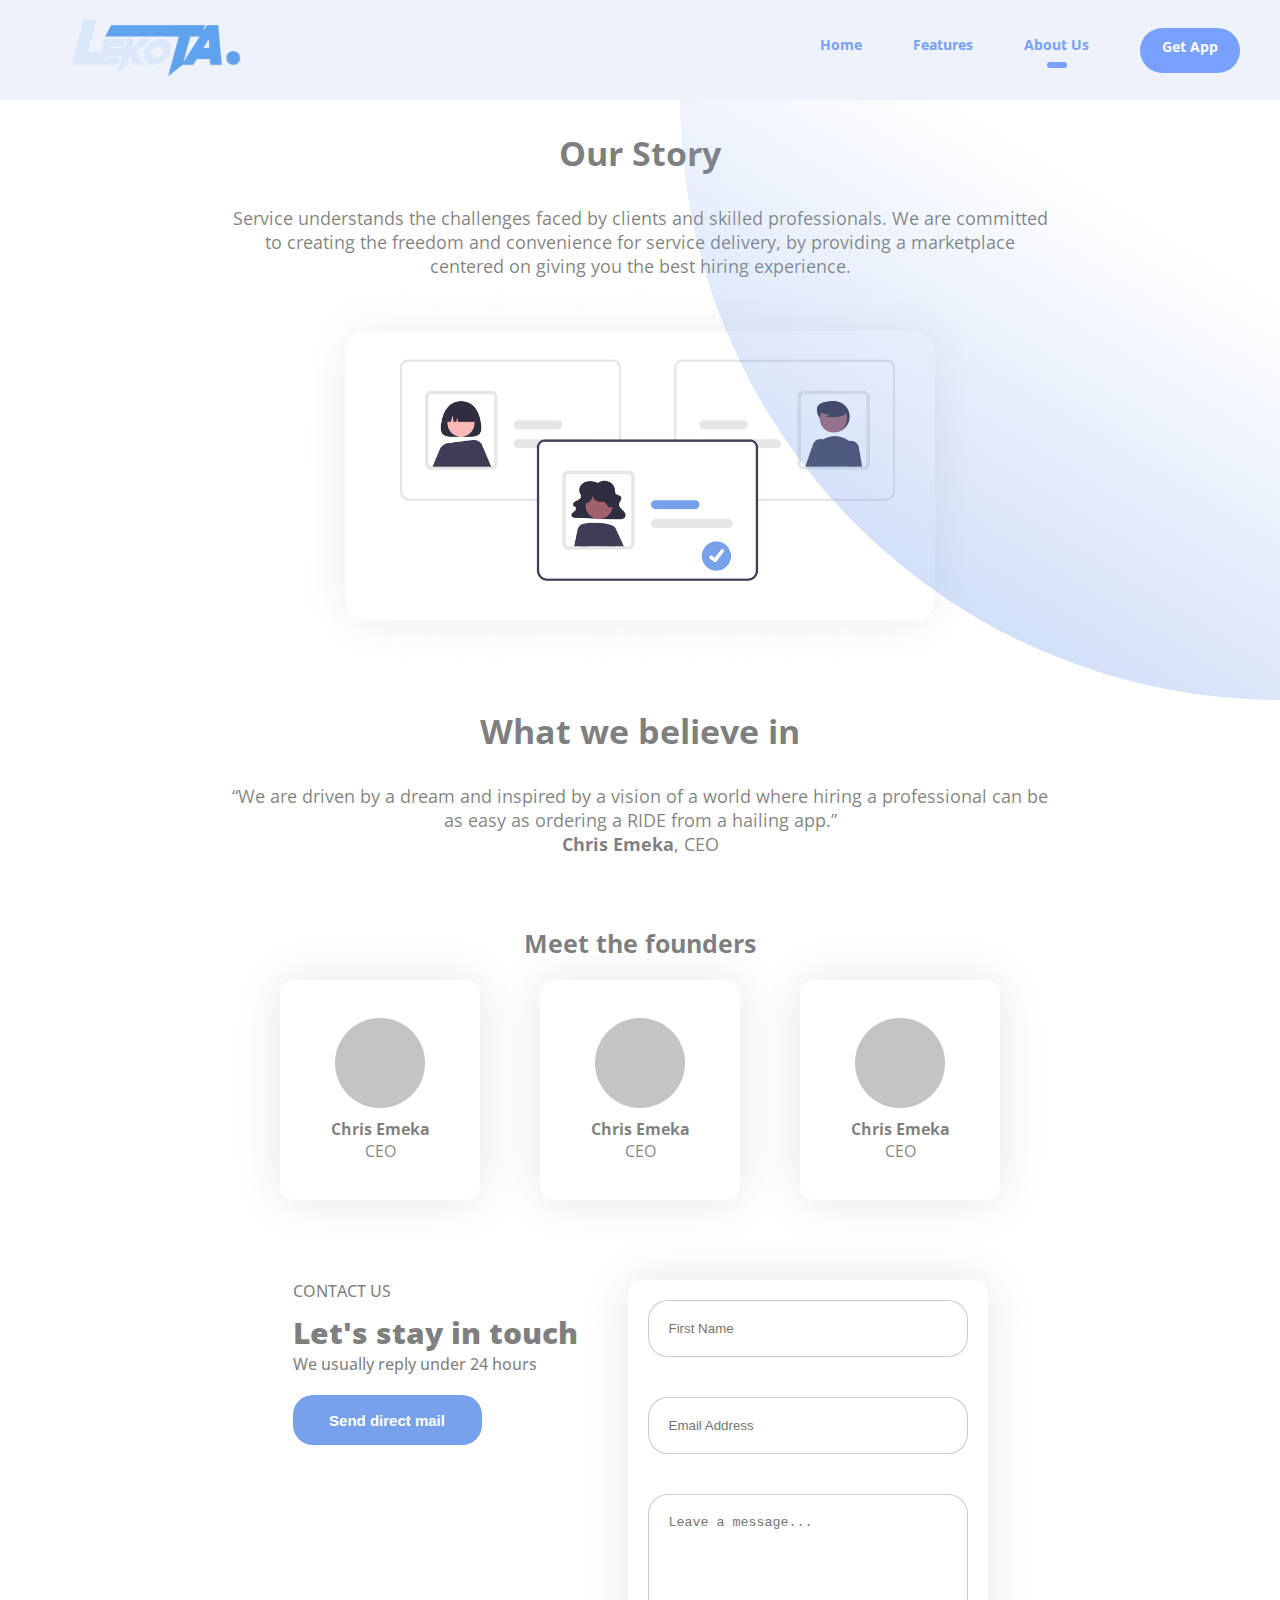
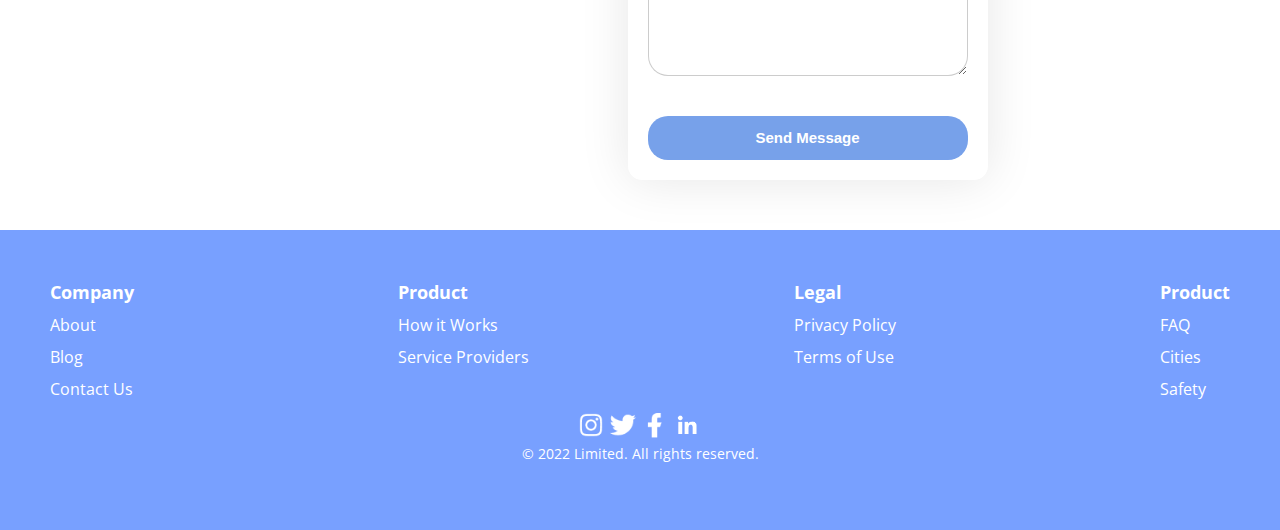
==== commit d3e25664: "Copyright" ====
--- a/pages/about.html
+++ b/pages/about.html
@@ -15,7 +15,7 @@
   </head>
   <body>
     <header id="features">
-      <a style="flex: 1" href="/">
+      <a style="flex: 1" href="../index.html">
         <img
           class="whiteLogo"
           src="../assets/images/LekotaBB 1.png"
@@ -26,7 +26,7 @@
           <img src="../assets/images/MenuBlue.png" alt="Menu button">
       </button>
       <div id="homeLinks">
-        <a href="/">
+        <a href="../index.html">
           <p>Home</p>
         </a>
         <a href="./features.html">
@@ -44,7 +44,7 @@
         <button class="closeMenuBtn" onclick="closeMenu()">
           <img src="../assets/images/Cancel.png" alt="Close menu">
         </button>
-        <a href="/">
+        <a href="../index.html">
           <p>Home</p>
         </a>
         <a href="./features.html">
@@ -196,7 +196,7 @@
                 <img src="../assets/images/linkedin1.png" alt="linkedin">
               </a>
           </div>
-          <p>&copy; 2021 Limited. All rights reserved.</p>
+          <p>&copy; 2022 Limited. All rights reserved.</p>
       </div>
     </footer>
     <script src="../scripts/app.js"></script>
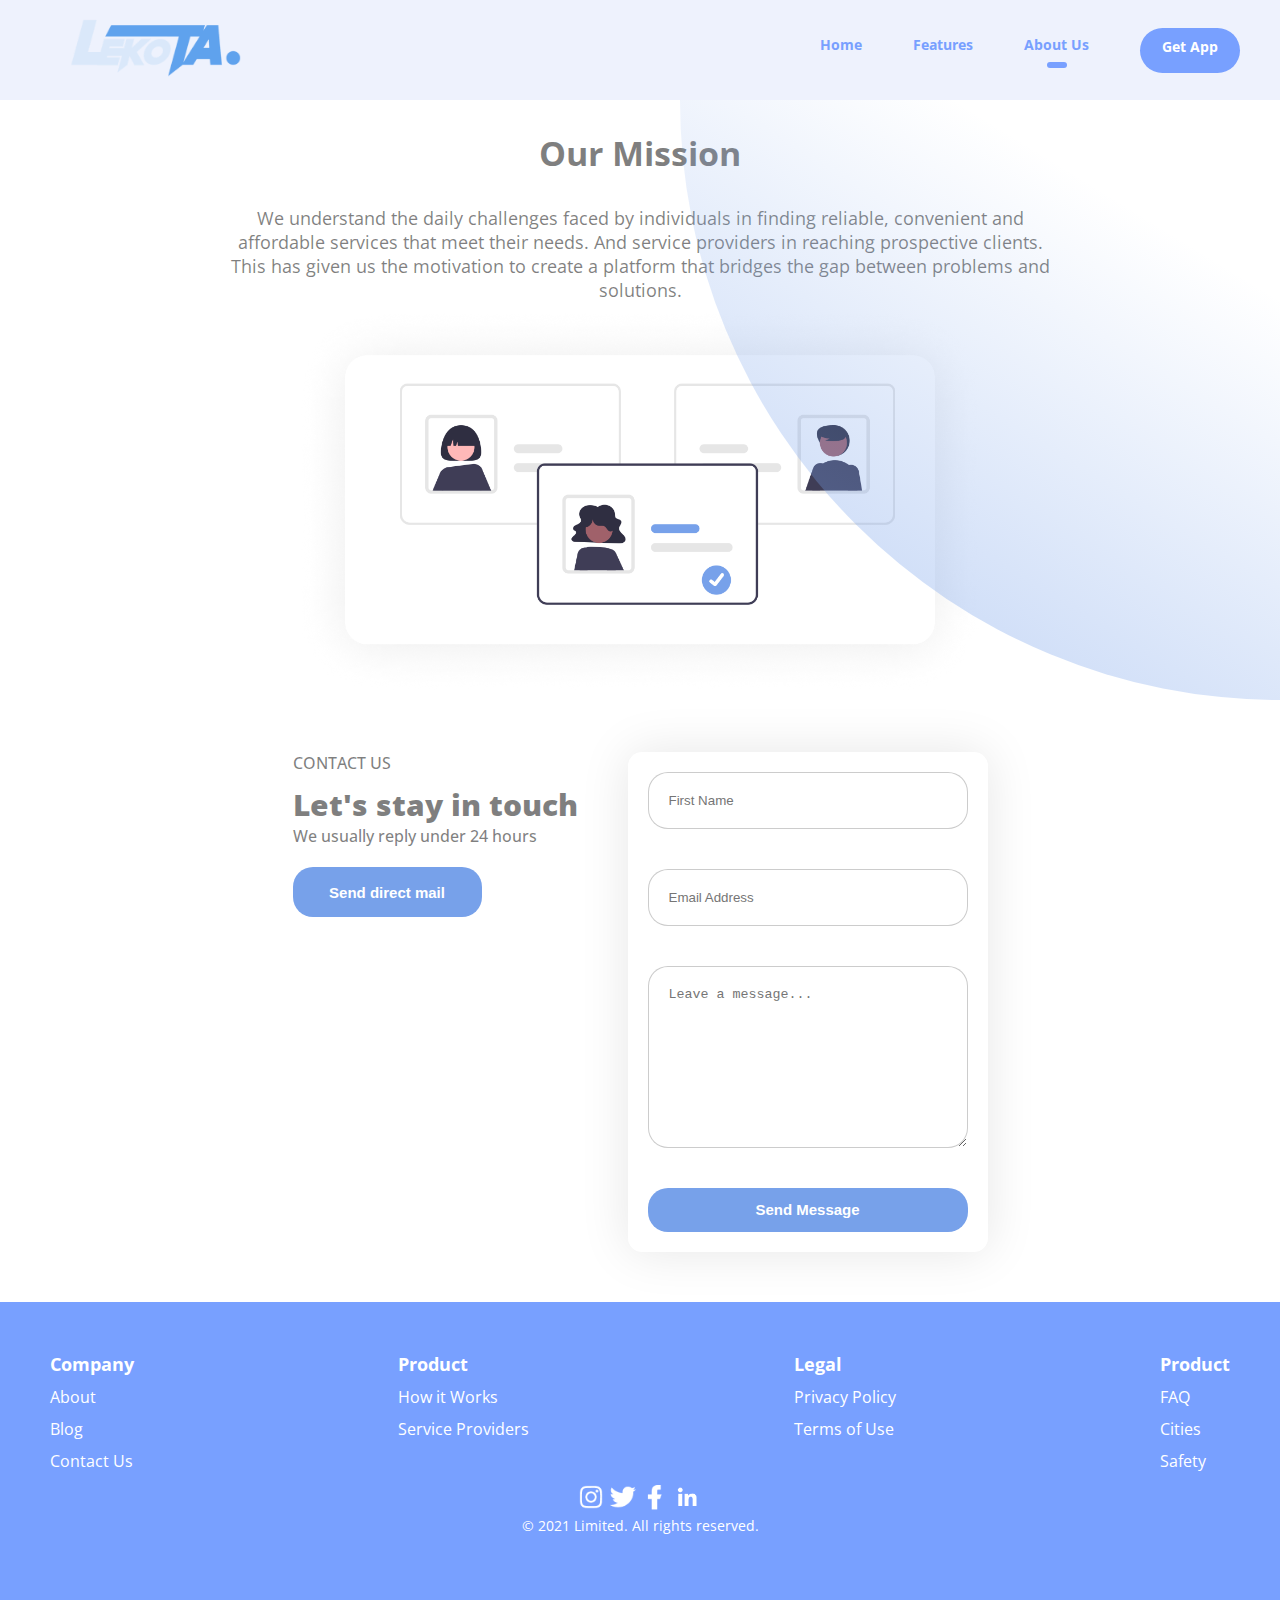
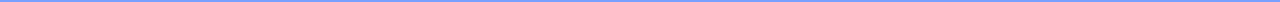
==== commit 780b648e: "contents update" ====
--- a/pages/about.html
+++ b/pages/about.html
@@ -62,18 +62,16 @@
     <main id="About">
         <section class="explainHow">
           <div class="gradientDiv"></div>
-            <h1>Our Story</h1>
-            <p>Service understands the challenges faced by clients and skilled professionals. We are committed to creating the freedom and convenience for service delivery,
-              by providing a marketplace centered on giving you the best hiring experience.
+            <h1>Our Mission</h1>
+            <p>We understand the daily challenges faced by individuals in finding reliable, convenient and affordable services that meet their needs. And service providers in reaching prospective clients. This has given us the motivation to create a platform that bridges the gap between problems and solutions.
              </p>
-             <p id="forMob">We are committed to creating the freedom and convenience for service delivery,
-              by providing a marketplace centered on giving you the best hiring experience.</p>
+             
 
             
                 <img src="../assets/images/Mask Group.png" alt="story">
             
         </section>
-        <section class="explainHow">
+        <!-- <section class="explainHow">
             <h1>What we believe in</h1>
             <p>“We are driven by a dream and inspired by a vision of a world where hiring
               a professional can be as easy as ordering a RIDE from a hailing app.”
@@ -107,7 +105,7 @@
               </div>
             </div>
           </div>
-        </section>
+        </section> -->
 
         <section id="contactForm">
           <div id="userAction">
@@ -196,7 +194,7 @@
                 <img src="../assets/images/linkedin1.png" alt="linkedin">
               </a>
           </div>
-          <p>&copy; 2022 Limited. All rights reserved.</p>
+          <p>&copy; 2021 Limited. All rights reserved.</p>
       </div>
     </footer>
     <script src="../scripts/app.js"></script>
--- a/styles/styles.css
+++ b/styles/styles.css
@@ -220,7 +220,7 @@
   margin-top: 30px;
 }
 main#featuresMain section#details div#numbers div {
-  margin: 80px 0px 20px 0px;
+  margin: 25px 0px 15px 0px;
   display: flex;
   flex-direction: column;
   align-items: center;
@@ -233,8 +233,8 @@
   margin-top: 10px;
 }
 main#featuresMain section#details div#numbers img {
-  width: 50px;
-  height: 50px;
+  width: 40px;
+  height: 40px;
 }
 
 main#featuresMain section#details div#phoneDiv img {
@@ -488,15 +488,16 @@
   margin-right: 100px;
   width: 400px;
 }
+main section#firstSection div#textDiv p,
+h1 {
+  color: #fff;
+}
+main section#firstSection div#textDiv h1 {
+  font-size: 1.7em;
+  font-weight: bold;
+}
 main section#firstSection div#textDiv p {
-  color: #fff;
-}
-main section#firstSection div#textDiv p:nth-child(1) {
-  font-size: 2em;
-  font-weight: bold;
-}
-main section#firstSection div#textDiv p:nth-child(2) {
-  font-size: 30px;
+  font-size: 18px;
   font-weight: 400;
   margin-bottom: 10px;
 }
@@ -538,13 +539,13 @@
   width: 100%;
 }
 
-main section#secondSection p:nth-child(1) {
+main section#secondSection h2 {
   font-size: 35px;
   font-weight: bold;
   color: rgba(0, 0, 0, 0.5);
 }
 
-main section#secondSection p:nth-child(2) {
+main section#secondSection p {
   padding: 30px;
   font-size: 20px;
   font-weight: 400;
@@ -567,16 +568,16 @@
 
 main section#thirdSection div#thirdSecImgContainer {
   display: flex;
-  flex-direction: row;
   justify-content: space-between;
   padding: 20px;
   align-items: center;
-  width: 95%;
   margin-bottom: 12em;
 }
 
 main section#thirdSection div#thirdSecImgContainer div {
   text-align: center;
+  width: 100%;
+
 }
 
 main section#thirdSection div#thirdSecImgContainer div img {
@@ -597,13 +598,13 @@
   width: 100%;
 }
 
-main section#thirdSection div#thirdSecTxtContainer p:nth-child(1) {
+main section#thirdSection div#thirdSecTxtContainer h2 {
   font-size: 35px;
   font-weight: bold;
   color: rgba(0, 0, 0, 0.5);
 }
 
-main section#thirdSection div#thirdSecTxtContainer p:nth-child(2) {
+main section#thirdSection div#thirdSecTxtContainer p {
   padding: 30px;
   font-size: 17px;
   font-weight: 400;
@@ -763,16 +764,16 @@
     width: 100%;
     margin: 70px auto;
   }
-  main section#firstSection div#textDiv p:nth-child(1) {
-    font-size: 1.7em;
+  main section#firstSection div#textDiv h1 {
+    font-size: 1.3em;
     font-weight: bold;
   }
-  main section#firstSection div#textDiv p:nth-child(2) {
+  /* main section#firstSection div#textDiv p:nth-child(2) {
     font-size: 22px;
     font-weight: 400;
     margin-bottom: 10px;
-  }
-  main section#firstSection div#textDiv p:nth-child(3) {
+  } */
+  main section#firstSection div#textDiv p:nth-child(2) {
     font-size: 15px;
     margin: 0 auto;
     font-weight: 500;
@@ -781,7 +782,7 @@
   }
   main section#firstSection div#imageDiv {
     width: 100vw;
-    margin-top: 50px;
+    margin-top: -400px;
     padding: 0;
     display: flex;
   }
@@ -878,14 +879,21 @@
     margin-top: 6em;
   }
 
-  main section#thirdSection div#thirdSecTxtContainer p:nth-child(1) {
-    font-size: 22px;
+  main section#thirdSection div#thirdSecTxtContainer h2 {
+    font-size: 20px;
     font-weight: bold;
     color: rgba(0, 0, 0, 0.5);
   }
 
   main section#thirdSection div#thirdSecTxtContainer p:nth-child(2) {
-    padding: 30px;
+    font-size: 15px;
+    font-weight: 400;
+    color: rgba(0, 0, 0, 0.5);
+    width: 100%;
+    text-align: center;
+    margin: 0 auto;
+  }
+  main section#thirdSection div#thirdSecTxtContainer p:nth-child(3) {
     font-size: 15px;
     font-weight: 400;
     color: rgba(0, 0, 0, 0.5);
@@ -1045,9 +1053,10 @@
   main#featuresMain section#details div#numbers {
     display: flex;
     flex-direction: row;
-    padding-left: 40px;
+   
     text-align: left;
     margin-top: 30px;
+    width: 70em;
   }
   main#featuresMain section#details div#numbers div {
     margin: 10px 0px 20px 0px;
@@ -1055,6 +1064,7 @@
     flex-direction: column;
     align-items: flex-start;
     justify-content: left;
+    width: 100%;
   }
   main#featuresMain section#details div#numbers div p {
     width: 80%;
@@ -1134,8 +1144,9 @@
   }
 
   main#About section.explainHow img {
-    width: auto;
+    width: 100%;
     height: 250px;
+   
   }
 
   div.gradientDiv {
@@ -1150,7 +1161,7 @@
     position: absolute;
     opacity: 0.5;
     border-radius: 0 0 0 400px;
-    right: 0;
+    right: 1;
     z-index: 0;
   }
 
@@ -1165,6 +1176,7 @@
     color: rgba(0, 0, 0, 0.5);
     font-size: 16px;
     width: 350px;
+    line-height: 1.5;
   }
   main#About section.explainHow p#forMob {
     display: none;
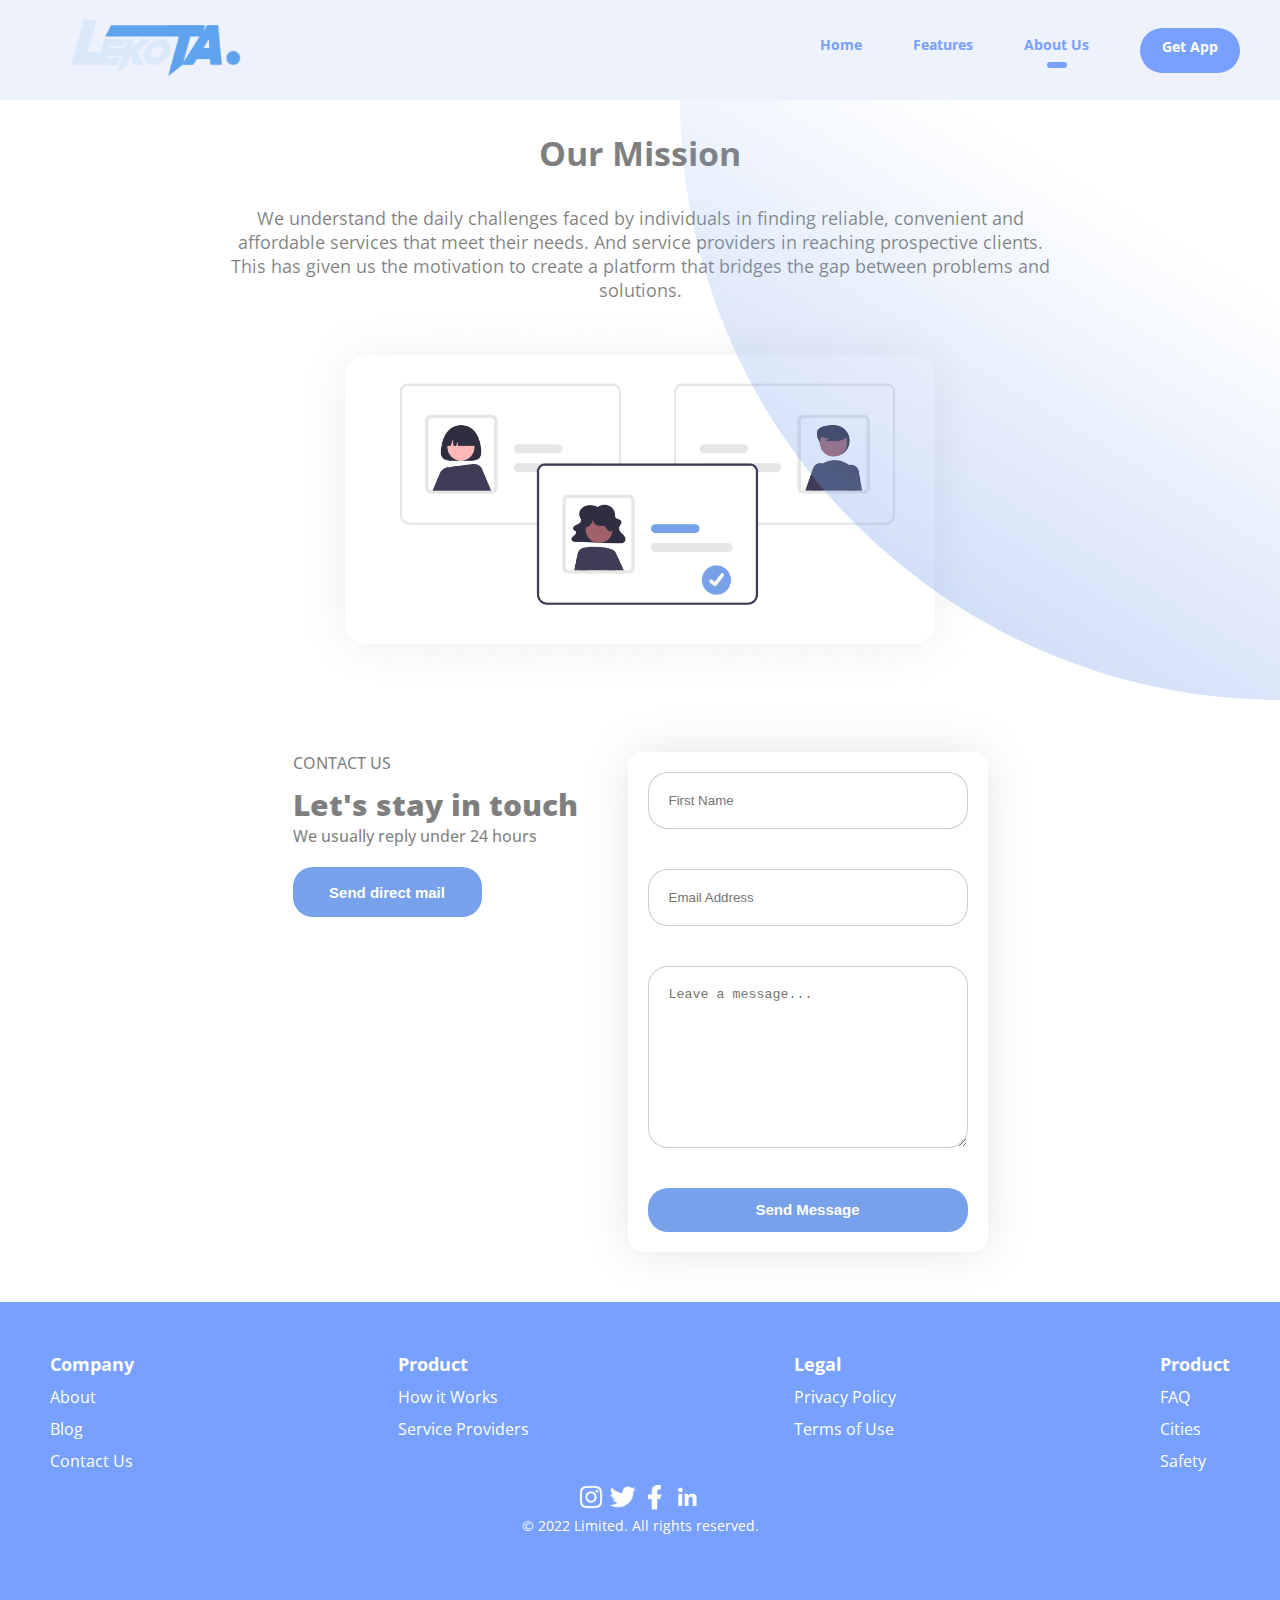
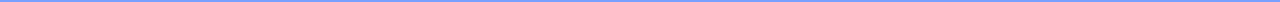
==== commit b84acafa: "Merge branch 'main' of https://github.com/danny235/lekota-web" ====
--- a/pages/about.html
+++ b/pages/about.html
@@ -194,7 +194,7 @@
                 <img src="../assets/images/linkedin1.png" alt="linkedin">
               </a>
           </div>
-          <p>&copy; 2021 Limited. All rights reserved.</p>
+          <p>&copy; 2022 Limited. All rights reserved.</p>
       </div>
     </footer>
     <script src="../scripts/app.js"></script>
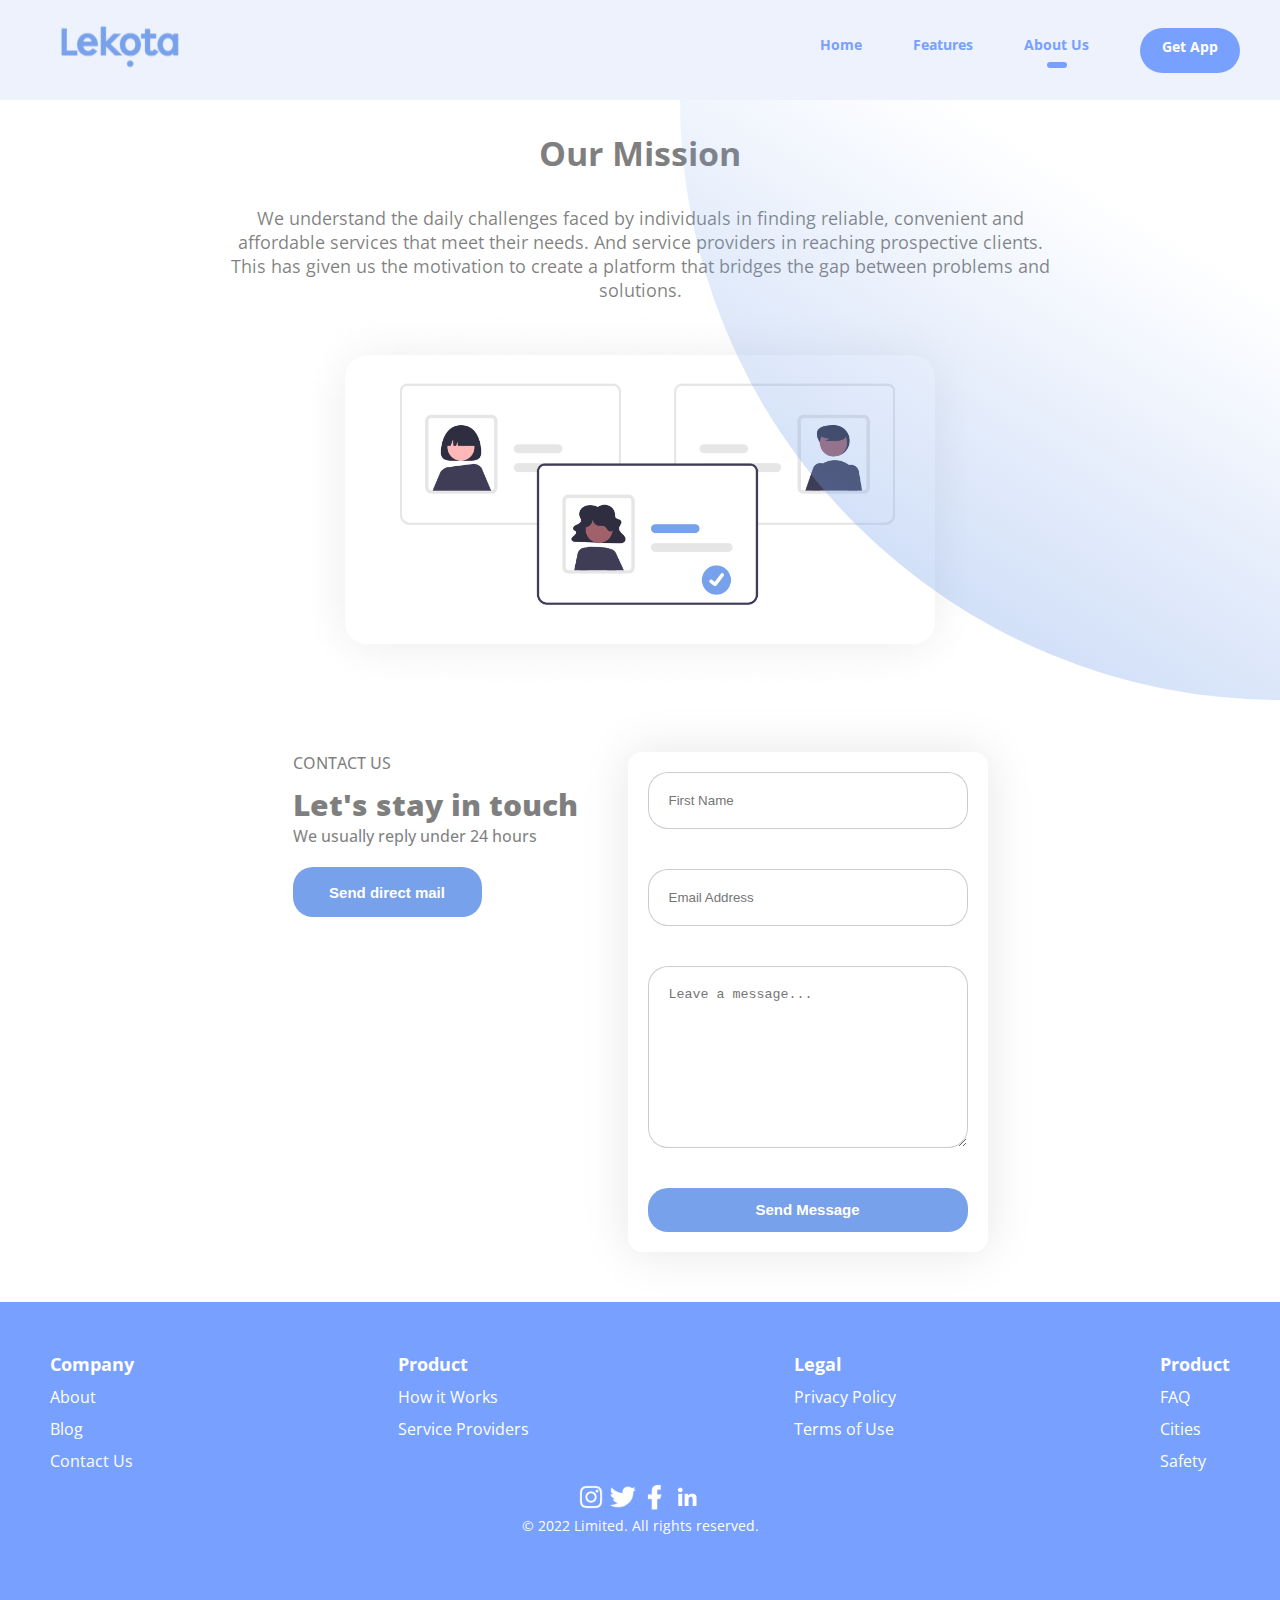
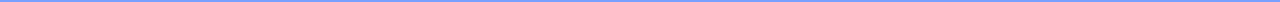
==== commit 919ac0fc: "added updated logos" ====
--- a/pages/about.html
+++ b/pages/about.html
@@ -18,7 +18,7 @@
       <a style="flex: 1" href="../index.html">
         <img
           class="whiteLogo"
-          src="../assets/images/LekotaBB 1.png"
+          src="../assets/images/Logo - White 1.svg"
           alt="company-logo"
         />
       </a>
--- a/styles/styles.css
+++ b/styles/styles.css
@@ -63,8 +63,8 @@
 }
 
 header#home a img.whiteLogo {
-  width: 230px;
-  height: 170px;
+  width: 160px;
+  height: 100px;
 }
 
 header#home div#homeLinks {
@@ -132,8 +132,8 @@
 }
 
 header#features a img.whiteLogo {
-  width: 230px;
-  height: 170px;
+  width: 160px;
+  height: 100px;
 }
 
 header#features div#homeLinks {
@@ -209,7 +209,7 @@
 }
 main#featuresMain section#details {
   display: grid;
-  grid-template-columns: 1fr 1fr;
+  grid-template-columns: 1fr .5fr 1fr;
 }
 
 main#featuresMain section#details div#numbers {
@@ -217,14 +217,19 @@
   flex-direction: column;
   padding-left: 80px;
   text-align: center;
-  margin-top: 30px;
+  margin-top: 50px;
 }
 main#featuresMain section#details div#numbers div {
-  margin: 25px 0px 15px 0px;
+  margin: 35px 0px 35px 0px;
   display: flex;
   flex-direction: column;
   align-items: center;
   justify-content: center;
+}
+main#featuresMain section#details div#numbers div:nth-child(3), main#featuresMain section#details div#numbers div:nth-child(4){
+
+  display: none;
+
 }
 main#featuresMain section#details div#numbers div p {
   width: 60%;
@@ -1054,10 +1059,29 @@
     display: flex;
     flex-direction: row;
    
+    margin: 35px 0px 35px 0px;
     text-align: left;
-    margin-top: 30px;
+
     width: 70em;
   }
+
+  main#featuresMain section#details div#numbers div {
+    margin: 35px 0px 35px 0px;
+    display: flex;
+    flex-direction: column;
+    align-items: center;
+    justify-content: center;
+  }
+  main#featuresMain section#details div#numbers.addon  {
+    display: none;
+    
+  }
+  main#featuresMain section#details div#numbers div:nth-child(3), main#featuresMain section#details div#numbers div:nth-child(4){
+  
+    display: flex;
+  
+  }
+
   main#featuresMain section#details div#numbers div {
     margin: 10px 0px 20px 0px;
     display: flex;
@@ -1090,7 +1114,7 @@
     background: url("../assets/images/Ellipse\ 4.png") no-repeat;
     background-position: center;
     width: auto;
-    height: 80em;
+    height: 50em;
     margin-bottom: 0;
   }
 
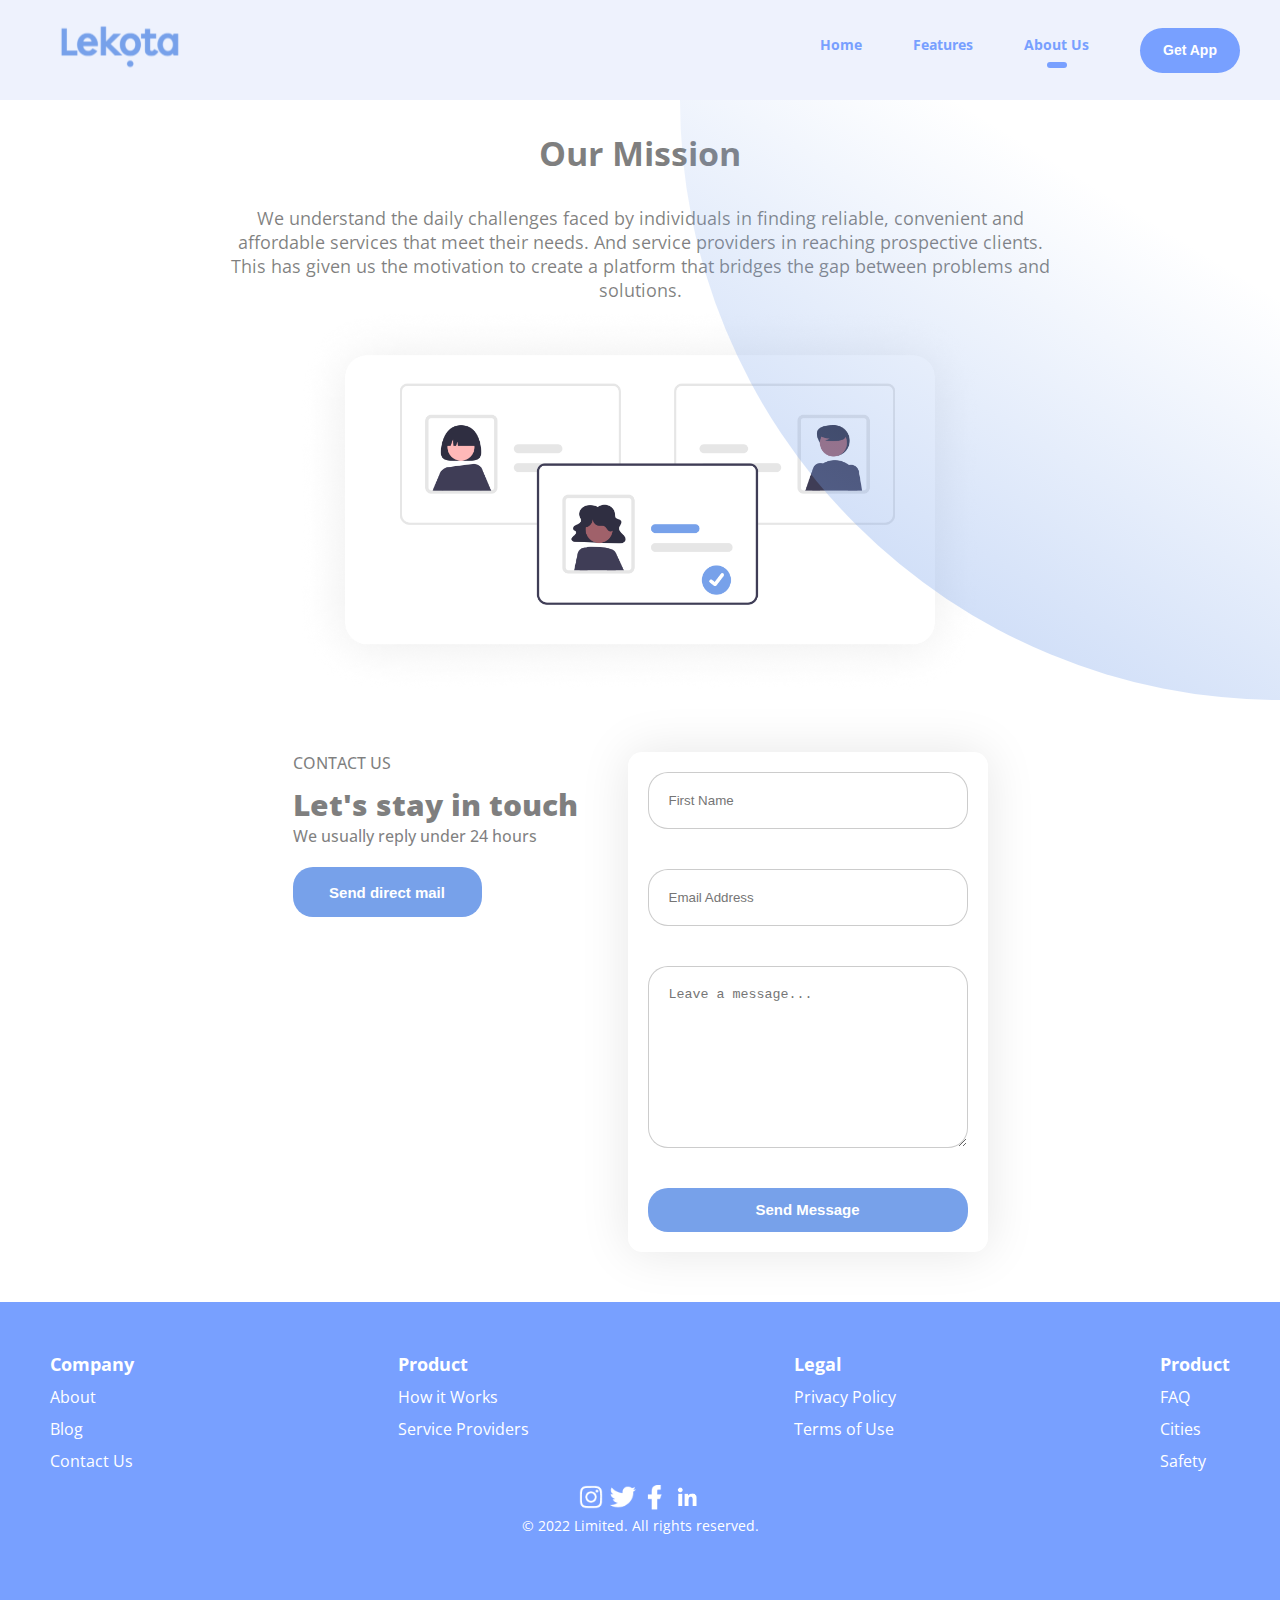
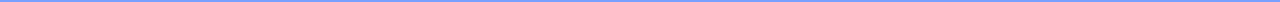
==== commit 60bbd082: "fixes to screens" ====
--- a/pages/about.html
+++ b/pages/about.html
@@ -36,9 +36,9 @@
             <p>About Us</p>
             <div class="blueActive"></div>
         </a>
-        <a href="#">
-          <p>Get App</p>
-        </a>
+        <button>
+          Get App
+        </button>
       </div>
       <div class="homeLinksList">
         <button class="closeMenuBtn" onclick="closeMenu()">
--- a/styles/styles.css
+++ b/styles/styles.css
@@ -71,7 +71,7 @@
   display: flex;
   flex-direction: row;
   justify-content: space-between;
-  width: 35%;
+  width: 45%;
   align-items: center;
 }
 
@@ -87,16 +87,20 @@
   margin-bottom: 8px;
 }
 
-header#home div#homeLinks a:nth-child(4) {
+header#home div#homeLinks button {
+  border: none;
+  outline: none;
   background-color: #fff;
   color: #78a0ff;
   width: 100px;
   height: 45px;
-  text-align: center;
   display: flex;
   align-items: center;
   justify-content: center;
   border-radius: 50px;
+  font-weight: bold;
+  font-size: 14px;
+  cursor: pointer;
 }
 
 .sticky {
@@ -156,16 +160,20 @@
   margin-bottom: 8px;
 }
 
-header#features div#homeLinks a:nth-child(4) {
+header#features div#homeLinks button {
+  border: none;
+  outline: none;
   background-color: #78a0ff;
   color: #fff;
   width: 100px;
   height: 45px;
-  text-align: center;
   display: flex;
   align-items: center;
   justify-content: center;
   border-radius: 50px;
+  font-weight: bold;
+  font-size: 14px;
+  cursor: pointer;
 }
 
 .sticky {
@@ -209,7 +217,7 @@
 }
 main#featuresMain section#details {
   display: grid;
-  grid-template-columns: 1fr .5fr 1fr;
+  grid-template-columns: 1fr 0.5fr 1fr;
 }
 
 main#featuresMain section#details div#numbers {
@@ -226,10 +234,9 @@
   align-items: center;
   justify-content: center;
 }
-main#featuresMain section#details div#numbers div:nth-child(3), main#featuresMain section#details div#numbers div:nth-child(4){
-
+main#featuresMain section#details div#numbers div:nth-child(3),
+main#featuresMain section#details div#numbers div:nth-child(4) {
   display: none;
-
 }
 main#featuresMain section#details div#numbers div p {
   width: 60%;
@@ -484,14 +491,15 @@
   position: relative;
   display: grid;
   grid-template-columns: 2fr 1fr;
-  padding: 20px;
+  padding: 30px;
   flex-direction: row;
 }
 
 main section#firstSection div#textDiv {
   margin-top: 90px;
   margin-right: 100px;
-  width: 400px;
+  width: 50%;
+  padding: 20px;
 }
 main section#firstSection div#textDiv p,
 h1 {
@@ -502,7 +510,7 @@
   font-weight: bold;
 }
 main section#firstSection div#textDiv p {
-  font-size: 18px;
+  font-size: 1em;
   font-weight: 400;
   margin-bottom: 10px;
 }
@@ -512,8 +520,13 @@
   margin-bottom: 30px;
 }
 
+main section#firstSection div#imageDiv {
+  position: absolute;
+  right: 15px;
+}
+
 main section#firstSection div#imageDiv img#firstPhones {
-  width: auto;
+  width: 650px;
   height: 650px;
 }
 main section#firstSection div#imageDiv img#firstPhonesMob {
@@ -533,9 +546,9 @@
   margin: 10px;
   padding: 0;
 }
-main div#bottomStore a {
-  margin: 20px;
-  padding: 0;
+main div#store a img {
+  width: 100px;
+  height: 35px;
 }
 
 main section#secondSection {
@@ -582,12 +595,11 @@
 main section#thirdSection div#thirdSecImgContainer div {
   text-align: center;
   width: 100%;
-
 }
 
 main section#thirdSection div#thirdSecImgContainer div img {
-  width: 280px;
-  height: 250px;
+  width: 250px;
+  height: 220px;
 }
 
 main section#thirdSection div#thirdSecImgContainer div p {
@@ -623,7 +635,7 @@
   margin: 20px auto;
 }
 main section#thirdSection div#lastDiv img {
-  width: 70em;
+  width: 100%;
   height: 600px;
   margin-bottom: 80px;
 }
@@ -686,9 +698,279 @@
   height: 30px;
 }
 /* --------------- */
-
-/* media query for screens below 720px */
-@media screen and (max-width: 720px) {
+@media (min-width: 900px) and (max-width: 1000px) {
+  main section#firstSection {
+    background: url("../assets/images/HomeFirstVector.png") no-repeat;
+    background-position: center;
+    width: 100%;
+    height: 590px;
+    background-size: cover;
+    position: relative;
+    display: grid;
+    grid-template-columns: 2fr 1fr;
+    padding: 30px;
+    flex-direction: row;
+  }
+  /* second section */
+  main section#secondSection {
+    margin: 10px auto;
+    text-align: center;
+    width: 100%;
+    margin-top: 200px;
+    display: block;
+    height: 100px;
+  }
+
+  main section#secondSection h2 {
+    font-size: 18px;
+    font-weight: bold;
+    color: rgba(0, 0, 0, 0.5);
+  }
+
+  main section#secondSection p {
+    font-size: 14px;
+    font-weight: 400;
+    color: rgba(0, 0, 0, 0.5);
+    width: 100%;
+    text-align: center;
+    margin: 0 auto;
+  }
+  /* ------------- */
+
+  /* Third section */
+  main section#thirdSection {
+    background: url("../assets/images/deskThirdSec.png") no-repeat;
+    background-position: bottom;
+    width: 100%;
+    height: 860px;
+    background-size: cover;
+    position: relative;
+    display: flex;
+    flex-direction: column;
+    margin-bottom: 30em;
+  }
+
+  main section#thirdSection div#thirdSecImgContainer {
+    display: flex;
+    flex-direction: row;
+    justify-content: space-between;
+    align-items: center;
+    width: 95%;
+    margin-bottom: 1em;
+    margin-top: 7em;
+  }
+
+  main section#thirdSection div#thirdSecImgContainer div {
+    text-align: center;
+    margin-bottom: 30px;
+  }
+
+  main section#thirdSection div#thirdSecImgContainer div img {
+    width: 130px;
+    height: 100px;
+  }
+
+  main section#thirdSection div#thirdSecImgContainer div p {
+    color: rgba(64, 64, 64, 0.75);
+    font-size: 14px;
+    width: 170px;
+    margin: 0 auto;
+  }
+
+  main section#thirdSection div#thirdSecTxtContainer {
+    margin: 30px auto;
+    text-align: center;
+    width: 100%;
+    margin-top: 6em;
+  }
+
+  main section#thirdSection div#thirdSecTxtContainer h2 {
+    font-size: 20px;
+    font-weight: bold;
+    color: rgba(0, 0, 0, 0.5);
+  }
+
+  main section#thirdSection div#thirdSecTxtContainer p:nth-child(2) {
+    font-size: 15px;
+    font-weight: 400;
+    color: rgba(0, 0, 0, 0.5);
+    width: 100%;
+    text-align: center;
+    margin: 0 auto;
+  }
+  main section#thirdSection div#thirdSecTxtContainer p:nth-child(3) {
+    font-size: 15px;
+    font-weight: 400;
+    color: rgba(0, 0, 0, 0.5);
+    width: 100%;
+    text-align: center;
+    margin: 0 auto;
+  }
+
+  main section#thirdSection div#lastDiv {
+    width: 100%;
+  }
+  main section#thirdSection div#lastDiv img {
+    width: 100%;
+    height: auto;
+  }
+
+  main div#bottomStore {
+    width: 100%;
+    display: flex;
+    align-items: center;
+    justify-content: center;
+    padding: 0;
+    margin: 0;
+  }
+  main div#bottomStore a {
+    margin: 20px;
+    padding: 0;
+  }
+}
+@media screen and (min-width: 768px) and (max-width: 899px) {
+  /* Body of the page */
+  main section#firstSection {
+    background: url("../assets/images/HomeFirstVector.png") no-repeat;
+    background-position: center;
+    width: 100%;
+    height: 590px;
+    background-size: cover;
+    position: relative;
+    display: grid;
+    grid-template-columns: 2fr 1fr;
+    padding: 30px;
+    flex-direction: row;
+  }
+
+  main section#firstSection div#imageDiv {
+    right: 5px;
+  }
+  main section#firstSection div#imageDiv img#firstPhones {
+    width: 100%;
+    height: 500px;
+  }
+  /* second section */
+  main section#secondSection {
+    margin: 10px auto;
+    text-align: center;
+    width: 100%;
+    margin-top: 200px;
+    display: block;
+    height: 100px;
+  }
+
+  main section#secondSection h2 {
+    font-size: 18px;
+    font-weight: bold;
+    color: rgba(0, 0, 0, 0.5);
+  }
+
+  main section#secondSection p {
+    font-size: 14px;
+    font-weight: 400;
+    color: rgba(0, 0, 0, 0.5);
+    width: 100%;
+    text-align: center;
+    margin: 0 auto;
+  }
+  /* ------------- */
+
+  /* Third section */
+  main section#thirdSection {
+    background: url("../assets/images/deskThirdSec.png") no-repeat;
+    background-position: bottom;
+    width: 100%;
+    height: 860px;
+    background-size: cover;
+    position: relative;
+    display: flex;
+    flex-direction: column;
+    margin-bottom: 30em;
+  }
+
+  main section#thirdSection div#thirdSecImgContainer {
+    display: flex;
+    flex-direction: row;
+    justify-content: space-between;
+    align-items: center;
+    width: 95%;
+    margin-bottom: 1em;
+    margin-top: 7em;
+  }
+
+  main section#thirdSection div#thirdSecImgContainer div {
+    text-align: center;
+    margin-bottom: 30px;
+  }
+
+  main section#thirdSection div#thirdSecImgContainer div img {
+    width: 130px;
+    height: 100px;
+  }
+
+  main section#thirdSection div#thirdSecImgContainer div p {
+    color: rgba(64, 64, 64, 0.75);
+    font-size: 14px;
+    width: 170px;
+    margin: 0 auto;
+  }
+
+  main section#thirdSection div#thirdSecTxtContainer {
+    margin: 30px auto;
+    text-align: center;
+    width: 100%;
+    margin-top: 6em;
+  }
+
+  main section#thirdSection div#thirdSecTxtContainer h2 {
+    font-size: 20px;
+    font-weight: bold;
+    color: rgba(0, 0, 0, 0.5);
+  }
+
+  main section#thirdSection div#thirdSecTxtContainer p:nth-child(2) {
+    font-size: 15px;
+    font-weight: 400;
+    color: rgba(0, 0, 0, 0.5);
+    width: 100%;
+    text-align: center;
+    margin: 0 auto;
+  }
+  main section#thirdSection div#thirdSecTxtContainer p:nth-child(3) {
+    font-size: 15px;
+    font-weight: 400;
+    color: rgba(0, 0, 0, 0.5);
+    width: 100%;
+    text-align: center;
+    margin: 0 auto;
+  }
+
+  main section#thirdSection div#lastDiv {
+    width: 100%;
+  }
+  main section#thirdSection div#lastDiv img {
+    width: 100%;
+    height: auto;
+  }
+
+  main div#bottomStore {
+    width: 100%;
+    display: flex;
+    align-items: center;
+    justify-content: center;
+    padding: 0;
+    margin: 0;
+  }
+  main div#bottomStore a {
+    margin: 20px;
+    padding: 0;
+  }
+  /* ------------- */
+}
+
+/* media query for screens below 767px */
+@media screen and (max-width: 767px) {
   /* header */
   header#home {
     padding: 10px;
@@ -758,9 +1040,9 @@
     background: url("../assets/images/firstSecMob.png") no-repeat;
     display: grid;
     grid-template-columns: 1fr;
-    background-position: center;
-    width: 100%;
-    height: 890px;
+    background-position: top;
+    width: 100%;
+    height: 450px;
     background-size: cover;
     padding: 0;
   }
@@ -773,11 +1055,7 @@
     font-size: 1.3em;
     font-weight: bold;
   }
-  /* main section#firstSection div#textDiv p:nth-child(2) {
-    font-size: 22px;
-    font-weight: 400;
-    margin-bottom: 10px;
-  } */
+
   main section#firstSection div#textDiv p:nth-child(2) {
     font-size: 15px;
     margin: 0 auto;
@@ -787,16 +1065,19 @@
   }
   main section#firstSection div#imageDiv {
     width: 100vw;
-    margin-top: -400px;
     padding: 0;
     display: flex;
+    height: 400px;
+    top: 250px;
+    left: 0;
+    right: 0;
   }
   main section#firstSection div#imageDiv img#firstPhones {
     display: none;
   }
   main section#firstSection div#imageDiv img#firstPhonesMob {
     width: 100vw;
-    height: auto;
+    height: 500px;
     display: block;
     align-self: center;
   }
@@ -819,16 +1100,19 @@
     margin: 10px auto;
     text-align: center;
     width: 100%;
-  }
-
-  main section#secondSection p:nth-child(1) {
-    font-size: 22px;
+    margin-top: 200px;
+    display: block;
+    height: 10px;
+  }
+
+  main section#secondSection h2 {
+    font-size: 18px;
     font-weight: bold;
     color: rgba(0, 0, 0, 0.5);
   }
 
-  main section#secondSection p:nth-child(2) {
-    font-size: 16px;
+  main section#secondSection p {
+    font-size: 14px;
     font-weight: 400;
     color: rgba(0, 0, 0, 0.5);
     width: 100%;
@@ -840,9 +1124,9 @@
   /* Third section */
   main section#thirdSection {
     background: url("../assets/images/thirdSecMob.png") no-repeat;
-    background-position: center;
-    width: 100%;
-    height: 90em;
+    background-position: bottom;
+    width: 100%;
+    height: 830px;
     background-size: cover;
     position: relative;
     display: flex;
@@ -856,18 +1140,18 @@
     justify-content: space-between;
     align-items: center;
     width: 95%;
-    margin-bottom: 3em;
-    margin-top: 20em;
+    margin-bottom: 1em;
+    margin-top: 7em;
   }
 
   main section#thirdSection div#thirdSecImgContainer div {
     text-align: center;
-    margin-bottom: 70px;
+    margin-bottom: 30px;
   }
 
   main section#thirdSection div#thirdSecImgContainer div img {
-    width: 200px;
-    height: 170px;
+    width: 130px;
+    height: 100px;
   }
 
   main section#thirdSection div#thirdSecImgContainer div p {
@@ -908,7 +1192,7 @@
   }
 
   main section#thirdSection div#lastDiv {
-    width: 100vw;
+    width: 100%;
   }
   main section#thirdSection div#lastDiv img {
     width: 100%;
@@ -1052,46 +1336,43 @@
   main#featuresMain section#details {
     display: flex;
     flex-direction: column-reverse;
+  }
+
+  main#featuresMain section#details div#phoneDiv {
+    display: flex;
+    align-items: center;
+    justify-content: center;
+  }
+
+  main#featuresMain section#details div#numbers {
+    display: flex;
+    flex-direction: row;
+    text-align: left;
+    white-space: pre-wrap;
     overflow-x: scroll;
-  }
-
-  main#featuresMain section#details div#numbers {
-    display: flex;
-    flex-direction: row;
-   
-    margin: 35px 0px 35px 0px;
-    text-align: left;
-
-    width: 70em;
+    overflow-y: hidden;
+    -webkit-overflow-scrolling: touch;
+    width: 100%;
+  }
+
+  main#featuresMain section#details div#numbers.addon {
+    display: none;
+  }
+  main#featuresMain section#details div#numbers div:nth-child(3),
+  main#featuresMain section#details div#numbers div:nth-child(4) {
+    display: flex;
   }
 
   main#featuresMain section#details div#numbers div {
-    margin: 35px 0px 35px 0px;
-    display: flex;
-    flex-direction: column;
-    align-items: center;
-    justify-content: center;
-  }
-  main#featuresMain section#details div#numbers.addon  {
-    display: none;
-    
-  }
-  main#featuresMain section#details div#numbers div:nth-child(3), main#featuresMain section#details div#numbers div:nth-child(4){
-  
-    display: flex;
-  
-  }
-
-  main#featuresMain section#details div#numbers div {
-    margin: 10px 0px 20px 0px;
+    margin: 10px 50px;
     display: flex;
     flex-direction: column;
     align-items: flex-start;
-    justify-content: left;
-    width: 100%;
+
+    width: 100em;
   }
   main#featuresMain section#details div#numbers div p {
-    width: 80%;
+    width: 200px;
     color: rgba(0, 0, 0, 0.5);
     font-size: 13px;
     margin-top: 10px;
@@ -1170,7 +1451,6 @@
   main#About section.explainHow img {
     width: 100%;
     height: 250px;
-   
   }
 
   div.gradientDiv {
@@ -1321,4 +1601,97 @@
   }
   /* ---------------------- */
 }
+@media screen and (min-width: 445px) and (max-width: 765px) {
+  /* Third section */
+  main section#thirdSection {
+    background: url("../assets/images/thirdSecMob.png") no-repeat;
+    background-position: bottom;
+    width: 100%;
+    height: 1530px;
+    background-size: cover;
+    position: relative;
+    display: flex;
+    flex-direction: column;
+    margin-bottom: 20em;
+  }
+
+  main section#thirdSection div#thirdSecImgContainer {
+    display: flex;
+    flex-direction: column;
+    justify-content: space-between;
+    align-items: center;
+    width: 95%;
+    margin-bottom: 1em;
+    margin-top: 7em;
+  }
+
+  main section#thirdSection div#thirdSecImgContainer div {
+    text-align: center;
+    margin-bottom: 30px;
+  }
+
+  main section#thirdSection div#thirdSecImgContainer div img {
+    width: 130px;
+    height: 100px;
+  }
+
+  main section#thirdSection div#thirdSecImgContainer div p {
+    color: rgba(64, 64, 64, 0.75);
+    font-size: 14px;
+    width: 170px;
+    margin: 0 auto;
+  }
+
+  main section#thirdSection div#thirdSecTxtContainer {
+    margin: 30px auto;
+    text-align: center;
+    width: 100%;
+    margin-top: 6em;
+  }
+
+  main section#thirdSection div#thirdSecTxtContainer h2 {
+    font-size: 20px;
+    font-weight: bold;
+    color: rgba(0, 0, 0, 0.5);
+  }
+
+  main section#thirdSection div#thirdSecTxtContainer p:nth-child(2) {
+    font-size: 15px;
+    font-weight: 400;
+    color: rgba(0, 0, 0, 0.5);
+    width: 100%;
+    text-align: center;
+    margin: 0 auto;
+  }
+  main section#thirdSection div#thirdSecTxtContainer p:nth-child(3) {
+    font-size: 15px;
+    font-weight: 400;
+    color: rgba(0, 0, 0, 0.5);
+    width: 100%;
+    text-align: center;
+    margin: 0 auto;
+  }
+
+  main section#thirdSection div#lastDiv {
+    width: 100%;
+  }
+  main section#thirdSection div#lastDiv img {
+    width: 100%;
+    height: auto;
+  }
+
+  main div#bottomStore {
+    width: 100%;
+    display: flex;
+    align-items: center;
+    justify-content: center;
+    padding: 0;
+    margin: 0;
+  }
+  main div#bottomStore a {
+    margin: 20px;
+    padding: 0;
+  }
+  /* ------------- */
+}
 /* -------- */
